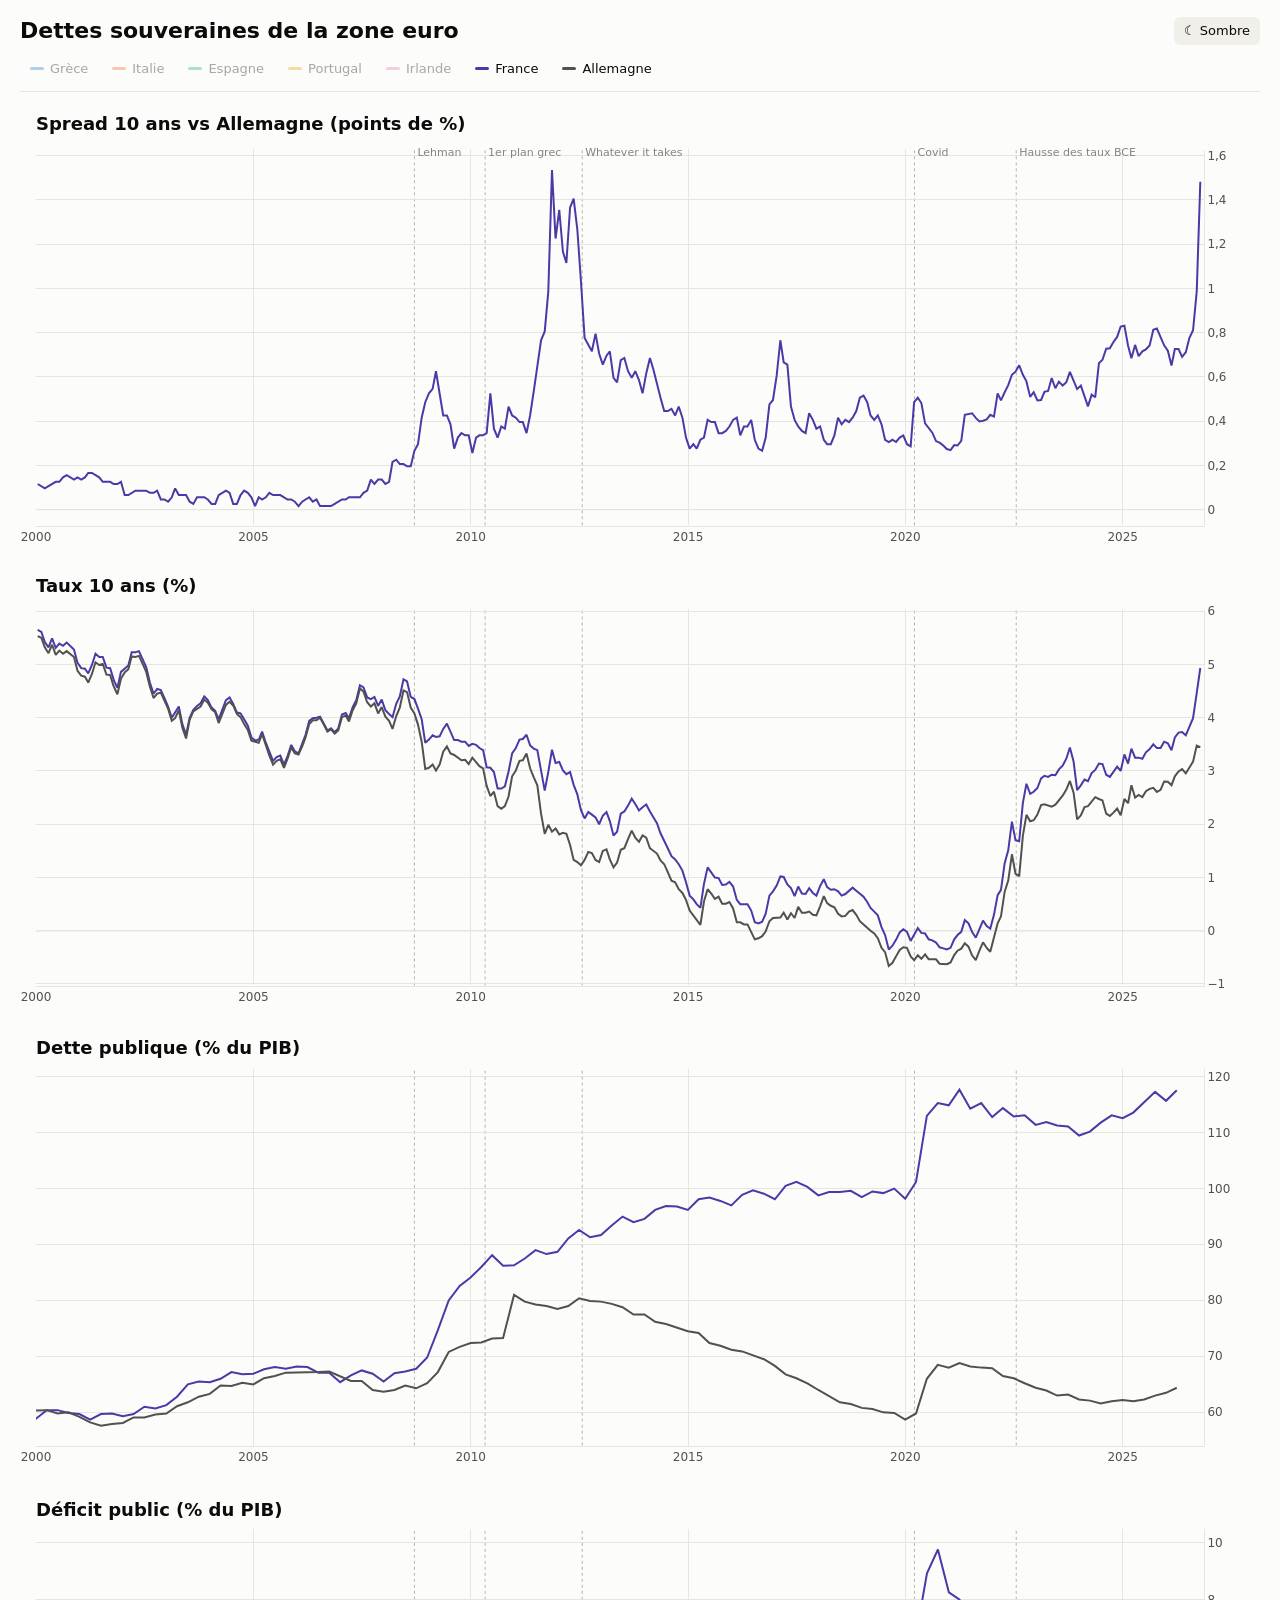
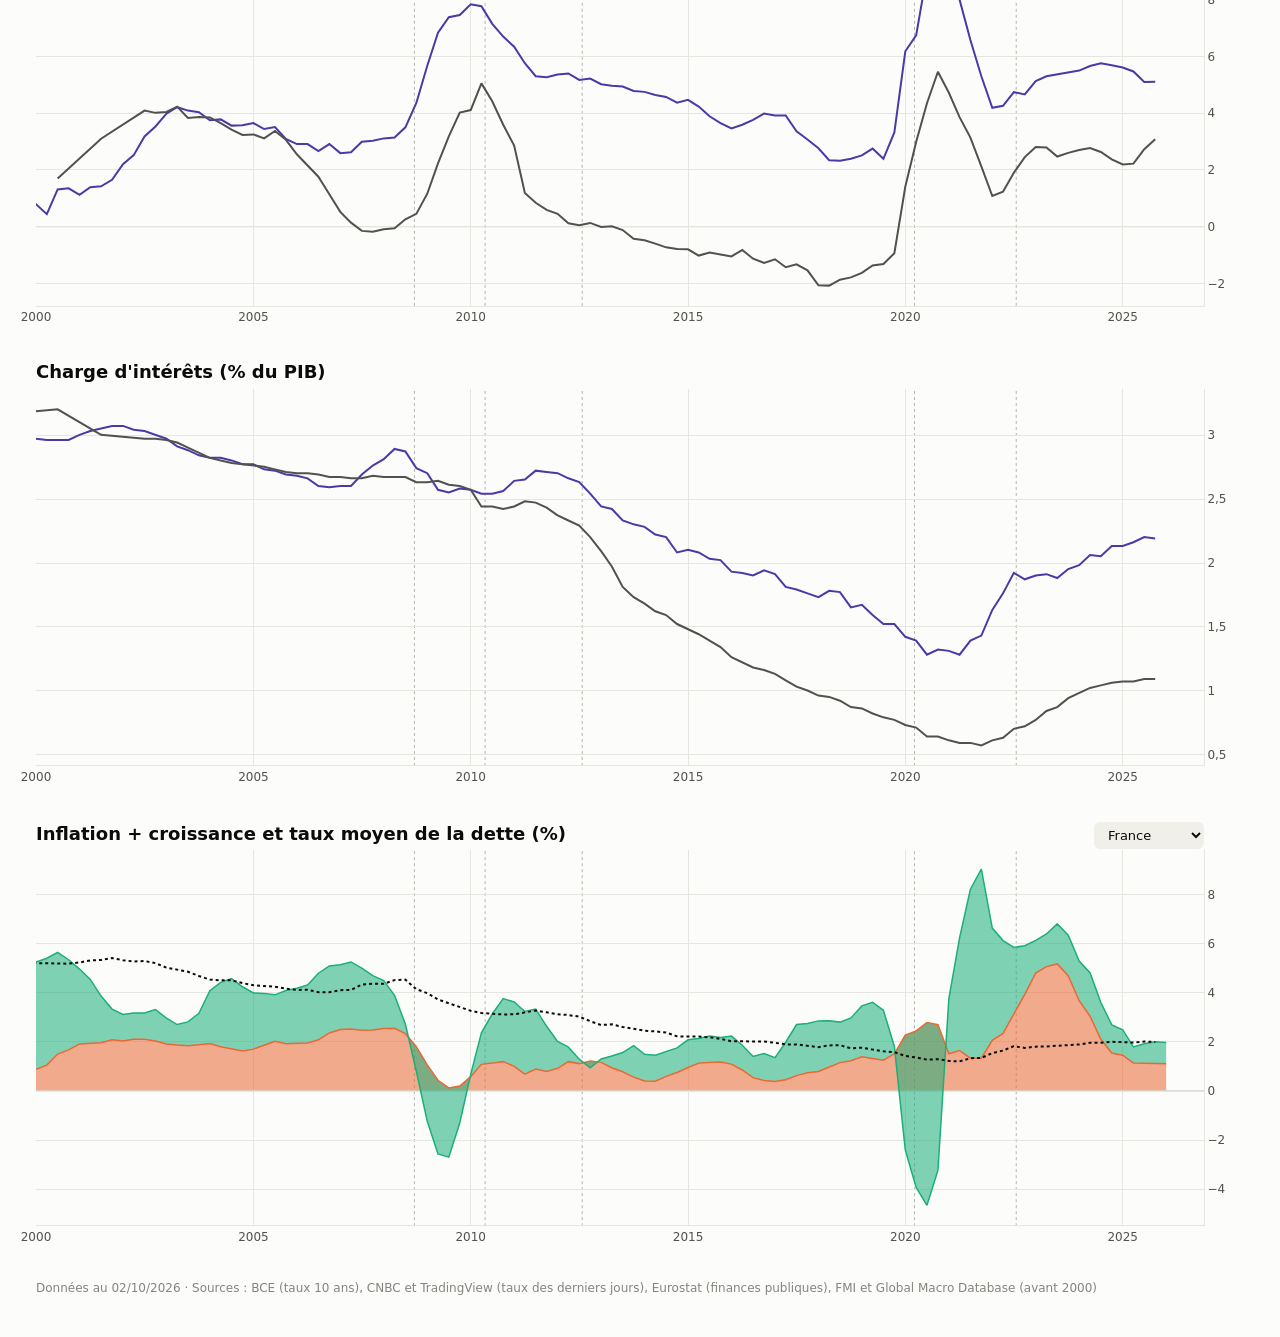
==== index.html @ 16e6b544 "Suppression des graphiques note de Moody's et maturité de la dette Co-Authored-By: Claude Opus 5.5 <" ====
<!doctype html>
<html lang="fr">
<head>
<meta charset="utf-8">
<meta name="viewport" content="width=device-width, initial-scale=1">
<title>Dettes souveraines zone euro</title>
<link rel="stylesheet" href="assets/style.css">
<script src="assets/plotly.min.js"></script>
<script src="data/data.js"></script>
</head>
<body>
<header>
  <div class="controls">
    <h1>Dettes souveraines de la zone euro</h1>
    <button id="autoY" hidden>Échelle auto</button>
    <!-- Budget de la France : masqué pour l'instant -->
    <!-- <a class="nav" href="budget.html">Budget de la France</a> -->
    <button id="theme" title="Mode clair / sombre"></button>
  </div>
  <nav id="legend"></nav>
</header>
<div id="stage">
  <div id="chart"></div>
  <div id="hover" hidden><div id="tip"></div></div>
  <div id="titles"></div>
  <div id="events"></div>
  <div id="evtip" hidden></div>
  <div id="dropline" hidden></div>
</div>
<footer>Données au <span id="updated"></span> · Sources : BCE (taux 10 ans), CNBC et TradingView (taux des derniers jours),
  Eurostat (finances publiques), FMI et Global Macro Database (avant 2000)</footer>
<script src="assets/app.js"></script>
</body>
</html>
---- assets/style.css ----
:root {
  color-scheme: light;
  --surface: #fcfcfb;
  --text-primary: #0b0b0b;
  --text-secondary: #52514e;
  --text-muted: #85847f;
  --grid: #e6e5e0;
  --zero: #b5b4ad;
  --btn-bg: #f0efea;
  --s1: #2a78d6; --s2: #eb6834; --s3: #1baf7a; --s4: #eda100;
  --s5: #e87ba4; --s6: #4a3aa7; --s7: #52514e;
}
@media (prefers-color-scheme: dark) {
  :root:not([data-theme="light"]) {
    color-scheme: dark;
    --surface: #1a1a19;
    --text-primary: #ffffff;
    --text-secondary: #c3c2b7;
    --text-muted: #8f8e86;
    --grid: #2e2e2c;
    --zero: #5a5955;
    --btn-bg: #2a2a28;
    --s1: #3987e5; --s2: #d95926; --s3: #199e70; --s4: #c98500;
    --s5: #d55181; --s6: #9085e9; --s7: #c3c2b7;
  }
}
:root[data-theme="dark"] {
  color-scheme: dark;
  --surface: #1a1a19;
  --text-primary: #ffffff;
  --text-secondary: #c3c2b7;
  --text-muted: #8f8e86;
  --grid: #2e2e2c;
  --zero: #5a5955;
  --btn-bg: #2a2a28;
  --s1: #3987e5; --s2: #d95926; --s3: #199e70; --s4: #c98500;
  --s5: #d55181; --s6: #9085e9; --s7: #c3c2b7;
}
* { box-sizing: border-box; }
body {
  margin: 0; padding: 0 20px 16px;
  background: var(--surface); color: var(--text-primary);
  font: 14px/1.4 system-ui, -apple-system, "Segoe UI", sans-serif;
}
header {
  position: sticky; top: 0; z-index: 10; background: var(--surface);
  padding: 16px 0 8px; border-bottom: 1px solid var(--grid); margin-bottom: 8px;
}
.controls { display: flex; align-items: center; gap: 8px; margin-bottom: 8px; }
#legend { display: flex; flex-wrap: wrap; gap: 4px; }
#legend button { background: transparent; display: inline-flex; align-items: center; gap: 6px; }
#legend button.off { opacity: .35; }
#legend .sw { width: 14px; height: 3px; border-radius: 2px; }
h1 { font-size: 22px; font-weight: 650; margin: 0 auto 0 0; }
button {
  font: inherit; font-size: 13px; border: 0; color: var(--text-primary); background: var(--btn-bg);
  padding: 5px 10px; border-radius: 6px; cursor: pointer;
}
button:hover { opacity: .75; }
#autoY[hidden] { display: inline-block; visibility: hidden; }
#chart { width: 100%; }
#stage { position: relative; }
footer { margin: 8px 0 24px; padding-left: 16px; font-size: 12px; color: var(--text-muted); }
#hover { position: absolute; inset: 0; pointer-events: none; }
#hover[hidden] { display: none; }
.vline { position: absolute; border-left: 1px dashed var(--text-muted); }
.hline { position: absolute; border-top: 1px dashed var(--text-muted); }
.hline[hidden] { display: none; }
#tip {
  position: absolute; top: 0; left: 0; white-space: nowrap;
  background: var(--surface); border: 1px solid var(--grid); border-radius: 6px;
  padding: 6px 10px; font-size: 13px; line-height: 1.6; box-shadow: 0 2px 8px rgb(0 0 0 / .12);
}
#tip .date { color: var(--text-secondary); }
#tip b { font-weight: 600; font-variant-numeric: tabular-nums; }
#tip .muted { color: var(--text-secondary); font-weight: 400; }
#tip .sw { display: inline-block; width: 10px; height: 3px; border-radius: 2px; margin-right: 6px; vertical-align: middle; }
/* les zones d'axes sont gérées par notre code (mise à l'échelle façon TradingView) */
#chart.cur-ns, #chart.cur-ns .drag { cursor: ns-resize !important; }
#chart.cur-ew, #chart.cur-ew .drag { cursor: ew-resize !important; }
/* titres des graphiques : bouton de repli discret au survol, glisser pour réordonner */
#titles { position: absolute; inset: 0 0 auto 0; pointer-events: none; }
.ptitle {
  position: absolute; left: 16px; height: 44px; display: flex; align-items: flex-end; padding-bottom: 8px;
  font-size: 18px; font-weight: 700; cursor: grab; pointer-events: auto; user-select: none;
}
.ptitle:active { cursor: grabbing; }
.ptitle.folded { color: var(--text-secondary); }
.ptitle .ttl { position: relative; }
.ptitle .fold {
  position: absolute; left: -22px; top: 50%; transform: translateY(-50%); width: 18px; height: 18px; padding: 0;
  font-size: 14px; line-height: 18px; text-align: center; border-radius: 4px;
  background: transparent; color: var(--text-muted); opacity: 0; transition: opacity .15s;
}
.ptitle:hover .fold { opacity: 1; }
.ptitle .fold:hover { background: var(--btn-bg); color: var(--text-primary); }
/* libellés des événements : coupés s'ils touchent le suivant, explication au survol */
#events { position: absolute; inset: 0; pointer-events: none; }
.evlabel {
  position: absolute; font-size: 11px; line-height: 14px; color: var(--text-muted); white-space: nowrap;
  overflow: hidden; text-overflow: ellipsis; pointer-events: auto; cursor: help;
}
.evlabel:hover { color: var(--text-primary); }
#evtip {
  position: absolute; z-index: 5; max-width: 360px; pointer-events: none;
  background: var(--surface); border: 1px solid var(--grid); border-radius: 6px;
  padding: 8px 10px; font-size: 13px; line-height: 1.5; box-shadow: 0 2px 8px rgb(0 0 0 / .12);
}
#evtip .date { font-weight: 600; margin-bottom: 2px; }
#evtip p { margin: 6px 0 0; }
#evtip b { font-weight: 600; }
#evtip[hidden] { display: none; }
.pick { position: absolute; right: 56px; pointer-events: auto; }
#tip .sw.dash { background: none !important; border-top: 2px dotted var(--text-primary); height: 0; }
#dropline { position: absolute; left: 0; right: 0; height: 0; border-top: 2px solid var(--text-secondary); pointer-events: none; }
#dropline[hidden] { display: none; }
.cover { position: absolute; left: 0; right: 0; background: var(--surface); pointer-events: none; }
/* page budget (diagrammes de Sankey) */
a.nav, select {
  font: inherit; font-size: 13px; color: var(--text-primary); background: var(--btn-bg);
  padding: 5px 10px; border: 0; border-radius: 6px; text-decoration: none; cursor: pointer;
}
a.nav:hover { opacity: .75; }
#legend .sw.block { width: 12px; height: 12px; border-radius: 3px; }
#legend .item { display: inline-flex; align-items: center; gap: 6px; padding: 5px 10px; font-size: 13px; }
.sankey h2 { font-size: 18px; font-weight: 700; margin: 16px 0 4px; }
.sankey h2 span { font-size: 14px; font-weight: 400; color: var(--text-secondary); margin-left: 8px; }
.sankey { position: relative; }
/* libellés sous le diagramme (fond transparent) pour que l'infobulle de Plotly passe au-dessus */
.sankey .labels { position: absolute; inset: 0; pointer-events: none; z-index: 0; }
.sankey > div[id] { position: relative; z-index: 1; }
.nlabel { position: absolute; white-space: nowrap; font-size: 12px; line-height: 14px; transform: translateY(-50%); }
.nlabel span { color: var(--text-secondary); font-variant-numeric: tabular-nums; }
.nlabel.left { text-align: right; }
.nlabel.sub { color: var(--text-secondary); font-size: 11px; }
.nlabel.mid { transform: translate(-50%, -100%); font-weight: 600; background: var(--surface); padding: 1px 6px; border-radius: 4px; }
/* protection sociale et déficit */
.social h2 { font-size: 18px; font-weight: 700; margin: 24px 0 8px; }
.social h2 span { font-size: 14px; font-weight: 400; color: var(--text-secondary); margin-left: 8px; }
.social h3 { font-size: 14px; font-weight: 600; margin: 8px 0 0; color: var(--text-secondary); }
.seg { display: flex; flex-wrap: wrap; align-items: center; gap: 4px; font-size: 13px; color: var(--text-secondary); }
.seg button { background: transparent; border: 1px solid var(--grid); }
.seg button[aria-pressed="true"] { background: var(--btn-bg); border-color: var(--btn-bg); color: var(--text-primary); font-weight: 600; }
.social .row { display: flex; flex-wrap: wrap; gap: 24px; }
.social .row > div { flex: 1 1 520px; min-width: 0; }
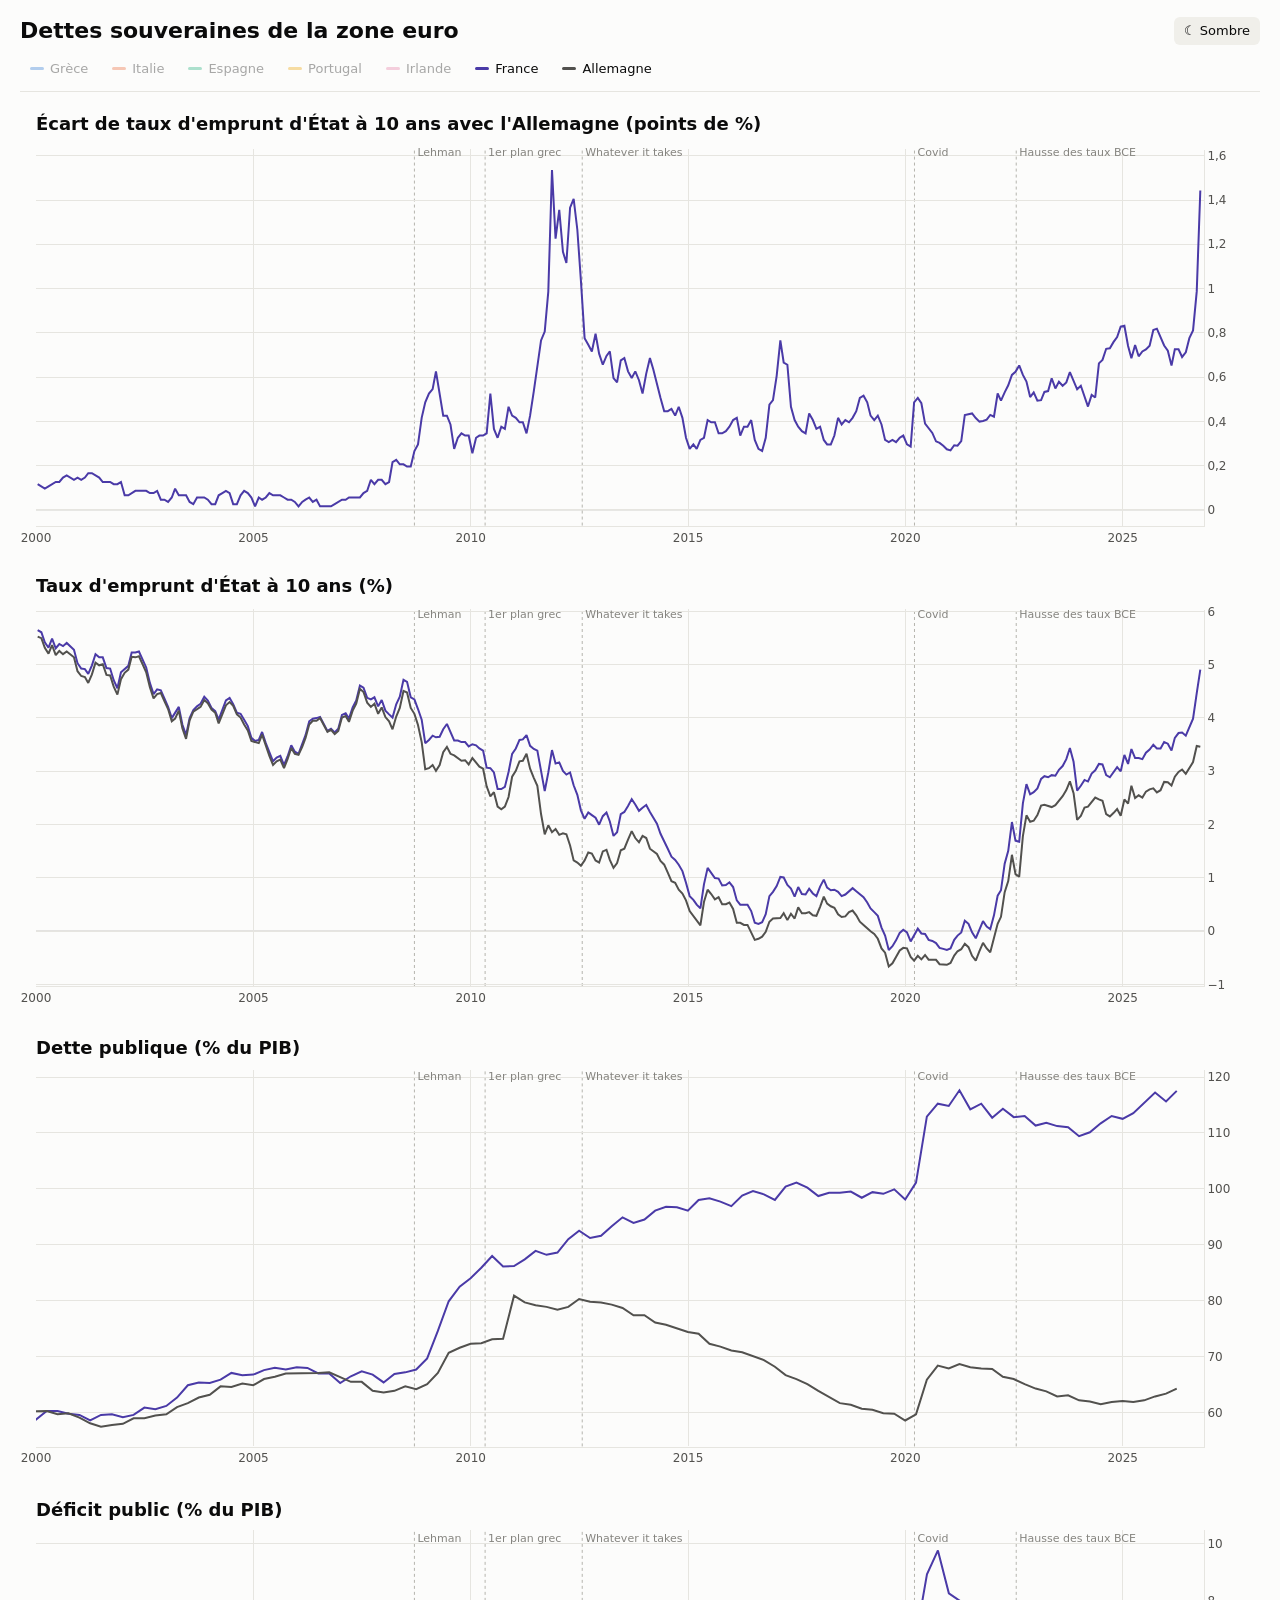
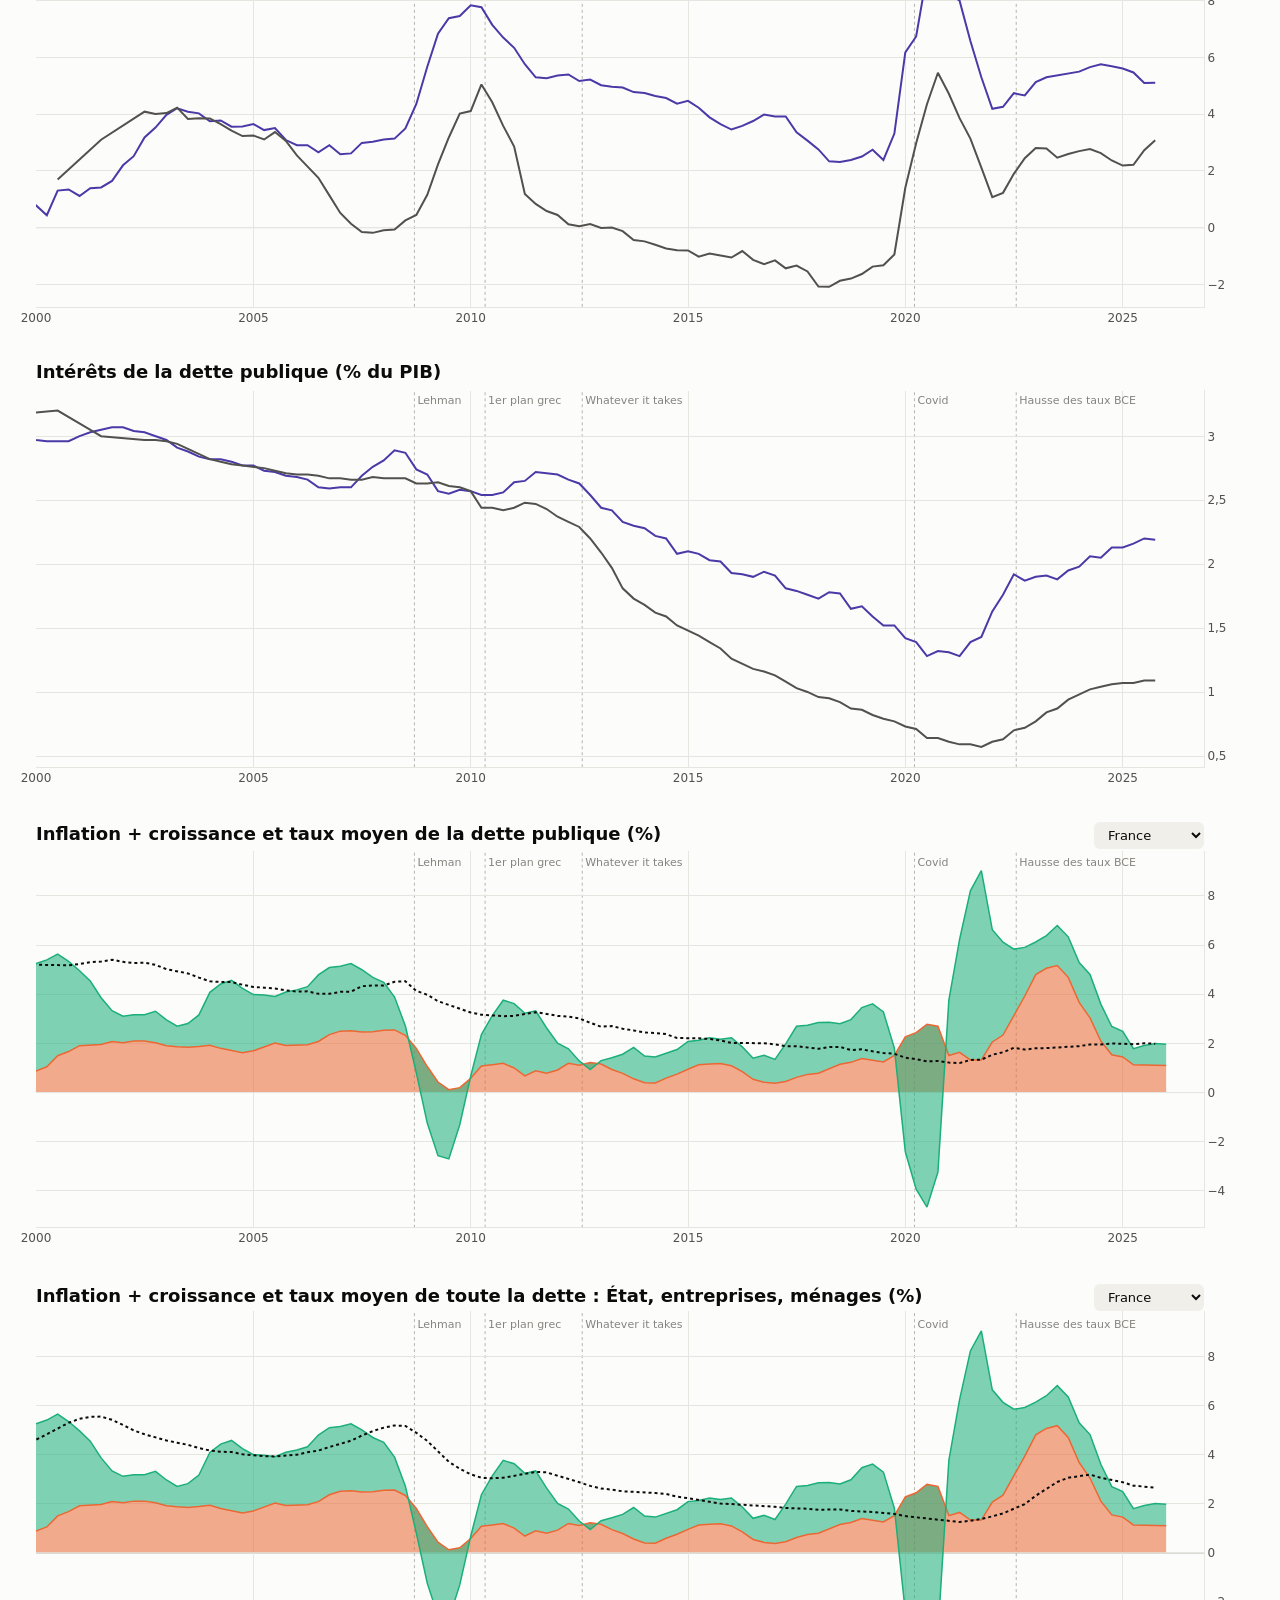
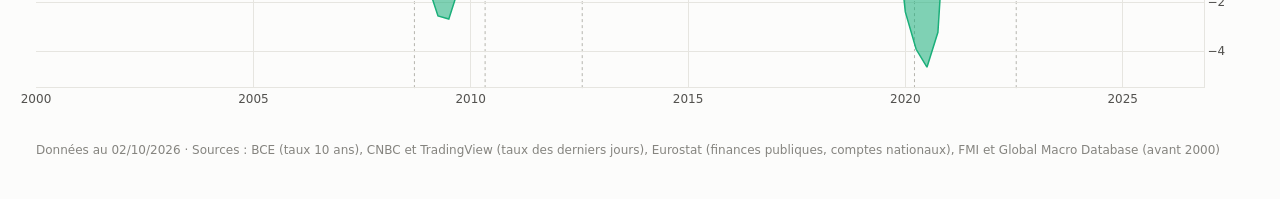
==== commit 7e2fa0f7: "Titres plus explicites ; nouveau graphique : inflation + croissance et taux moyen de toute la dette " ====
--- a/index.html
+++ b/index.html
@@ -28,7 +28,7 @@
   <div id="dropline" hidden></div>
 </div>
 <footer>Données au <span id="updated"></span> · Sources : BCE (taux 10 ans), CNBC et TradingView (taux des derniers jours),
-  Eurostat (finances publiques), FMI et Global Macro Database (avant 2000)</footer>
+  Eurostat (finances publiques, comptes nationaux), FMI et Global Macro Database (avant 2000)</footer>
 <script src="assets/app.js"></script>
 </body>
 </html>
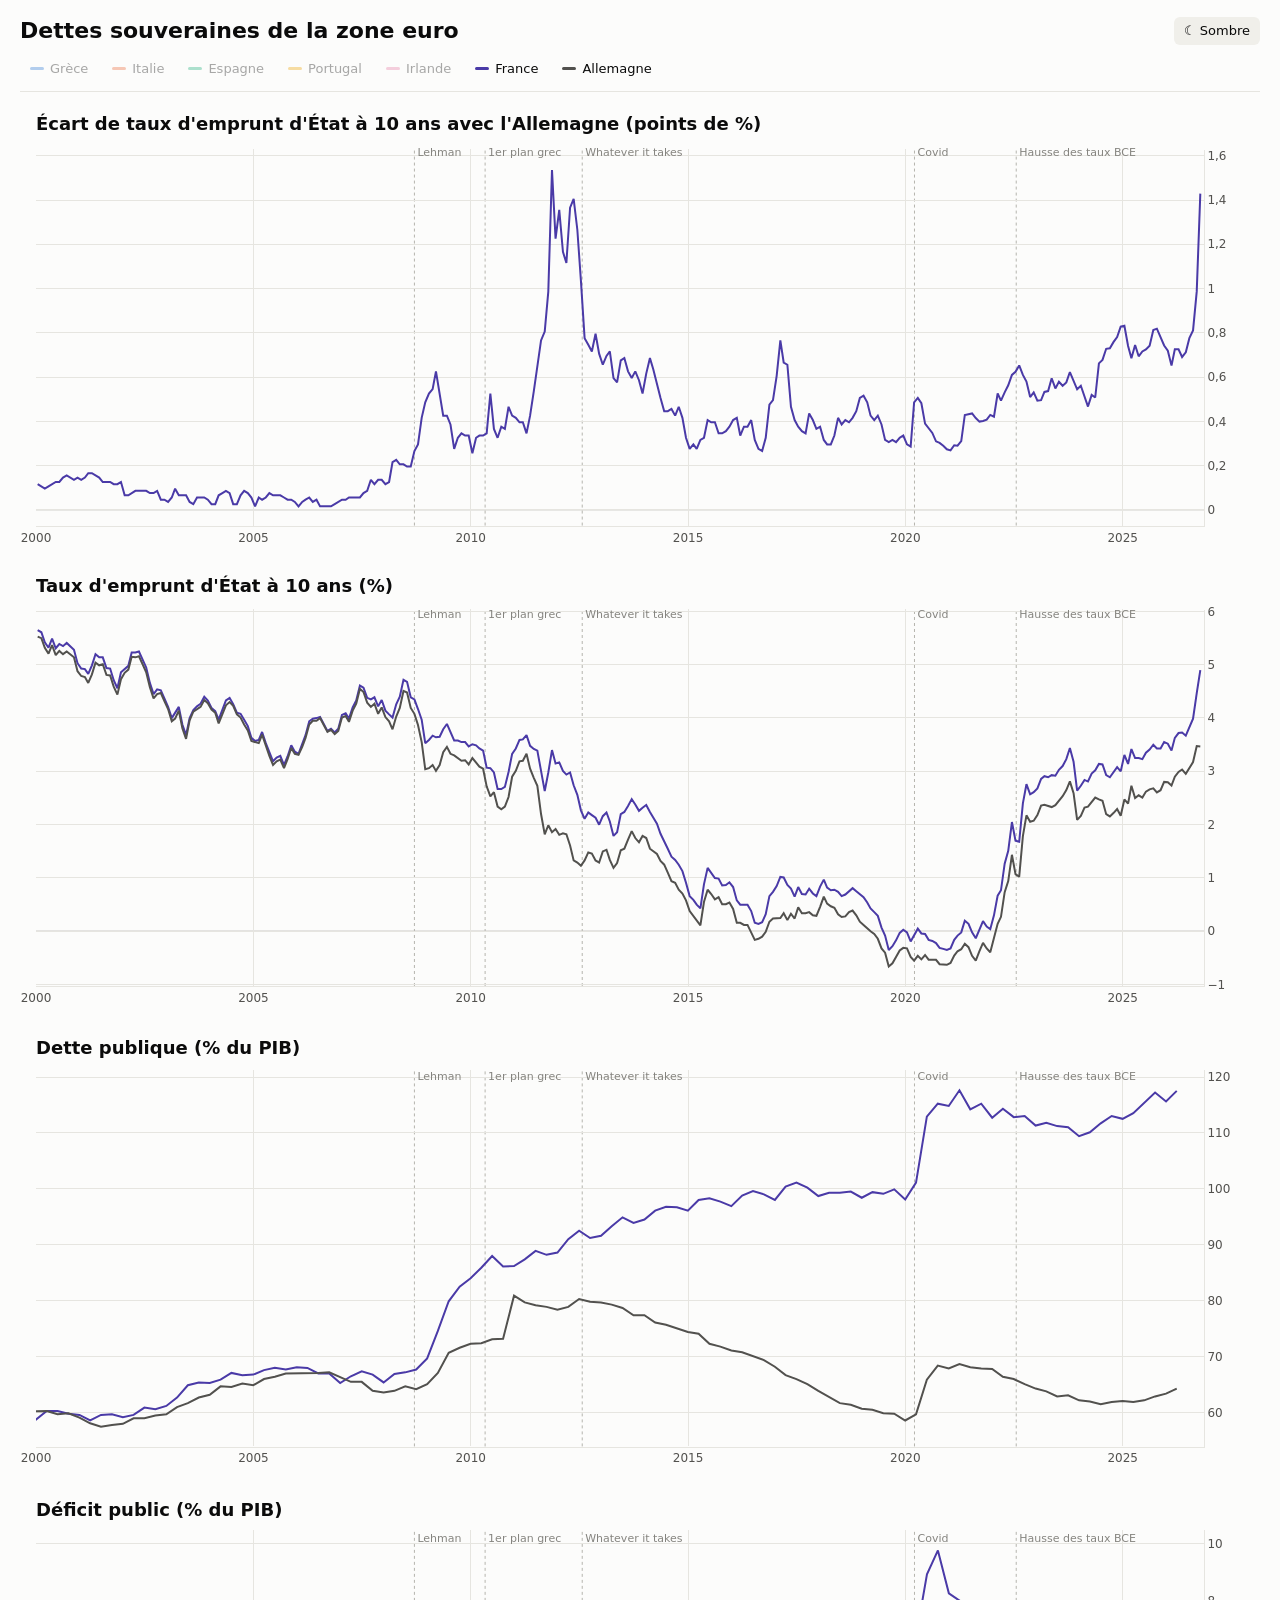
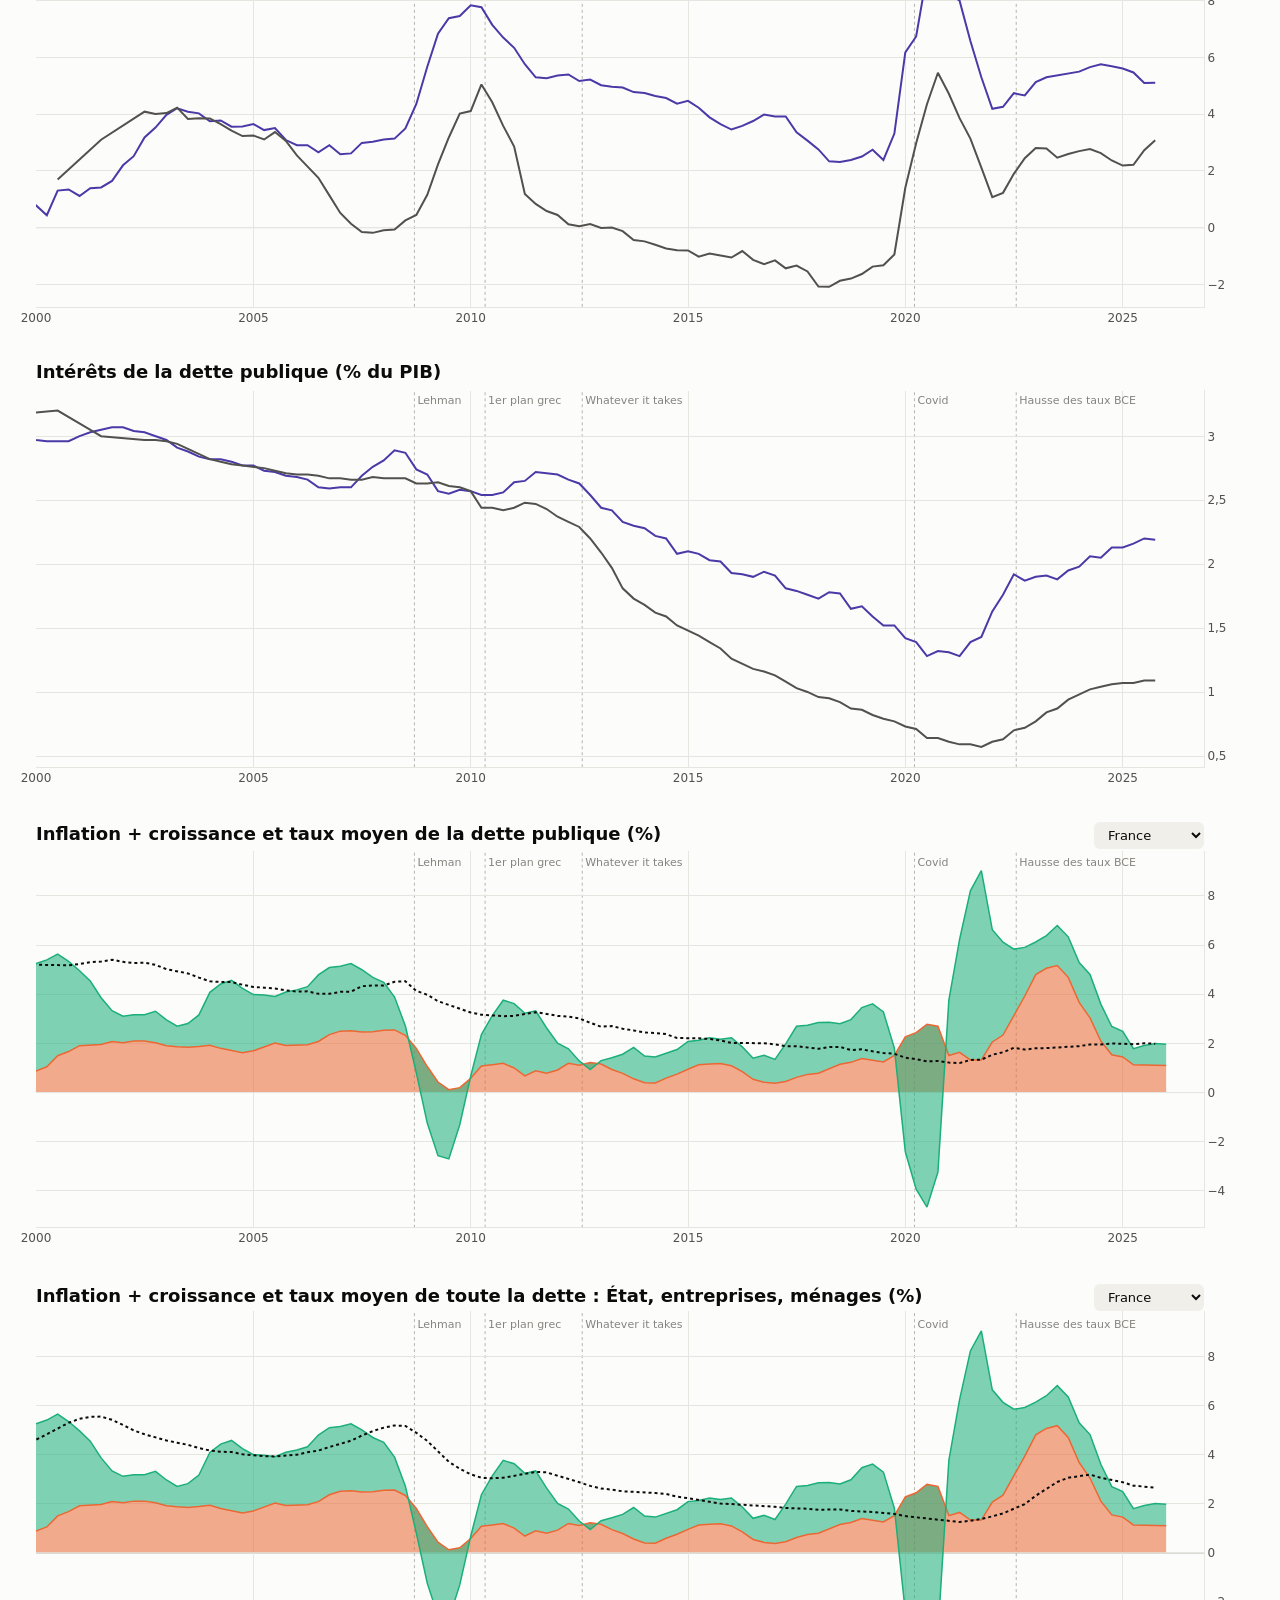
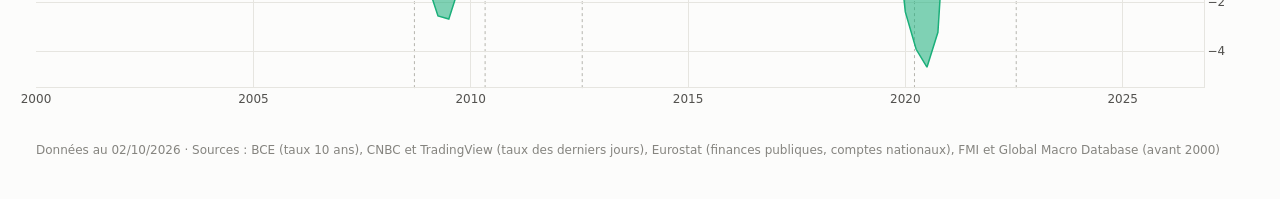
==== commit fe3f7007: "Favicon (€ et flèche) Co-Authored-By: Claude Opus 5.5 <noreply@anthropic.com>" ====
--- a/index.html
+++ b/index.html
@@ -4,6 +4,7 @@
 <meta charset="utf-8">
 <meta name="viewport" content="width=device-width, initial-scale=1">
 <title>Dettes souveraines zone euro</title>
+<link rel="icon" href="assets/favicon.svg" type="image/svg+xml">
 <link rel="stylesheet" href="assets/style.css">
 <script src="assets/plotly.min.js"></script>
 <script src="data/data.js"></script>
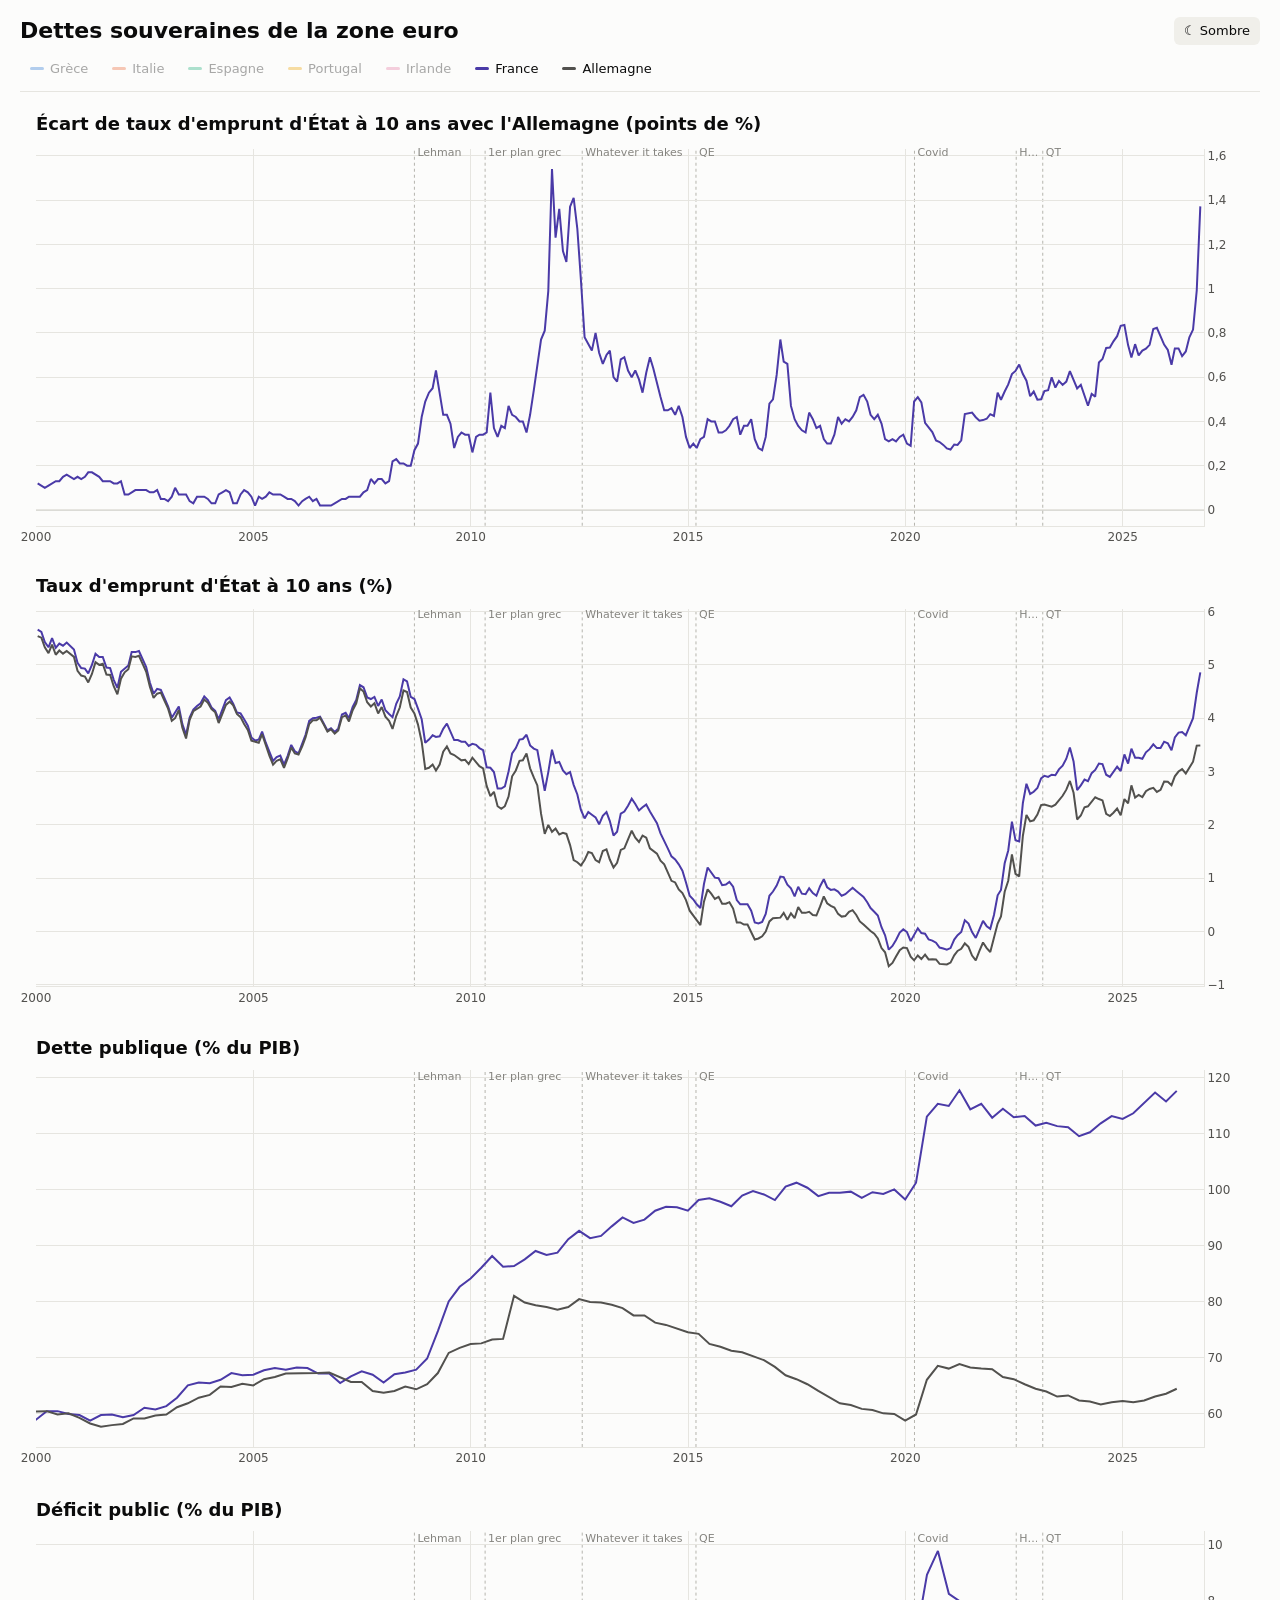
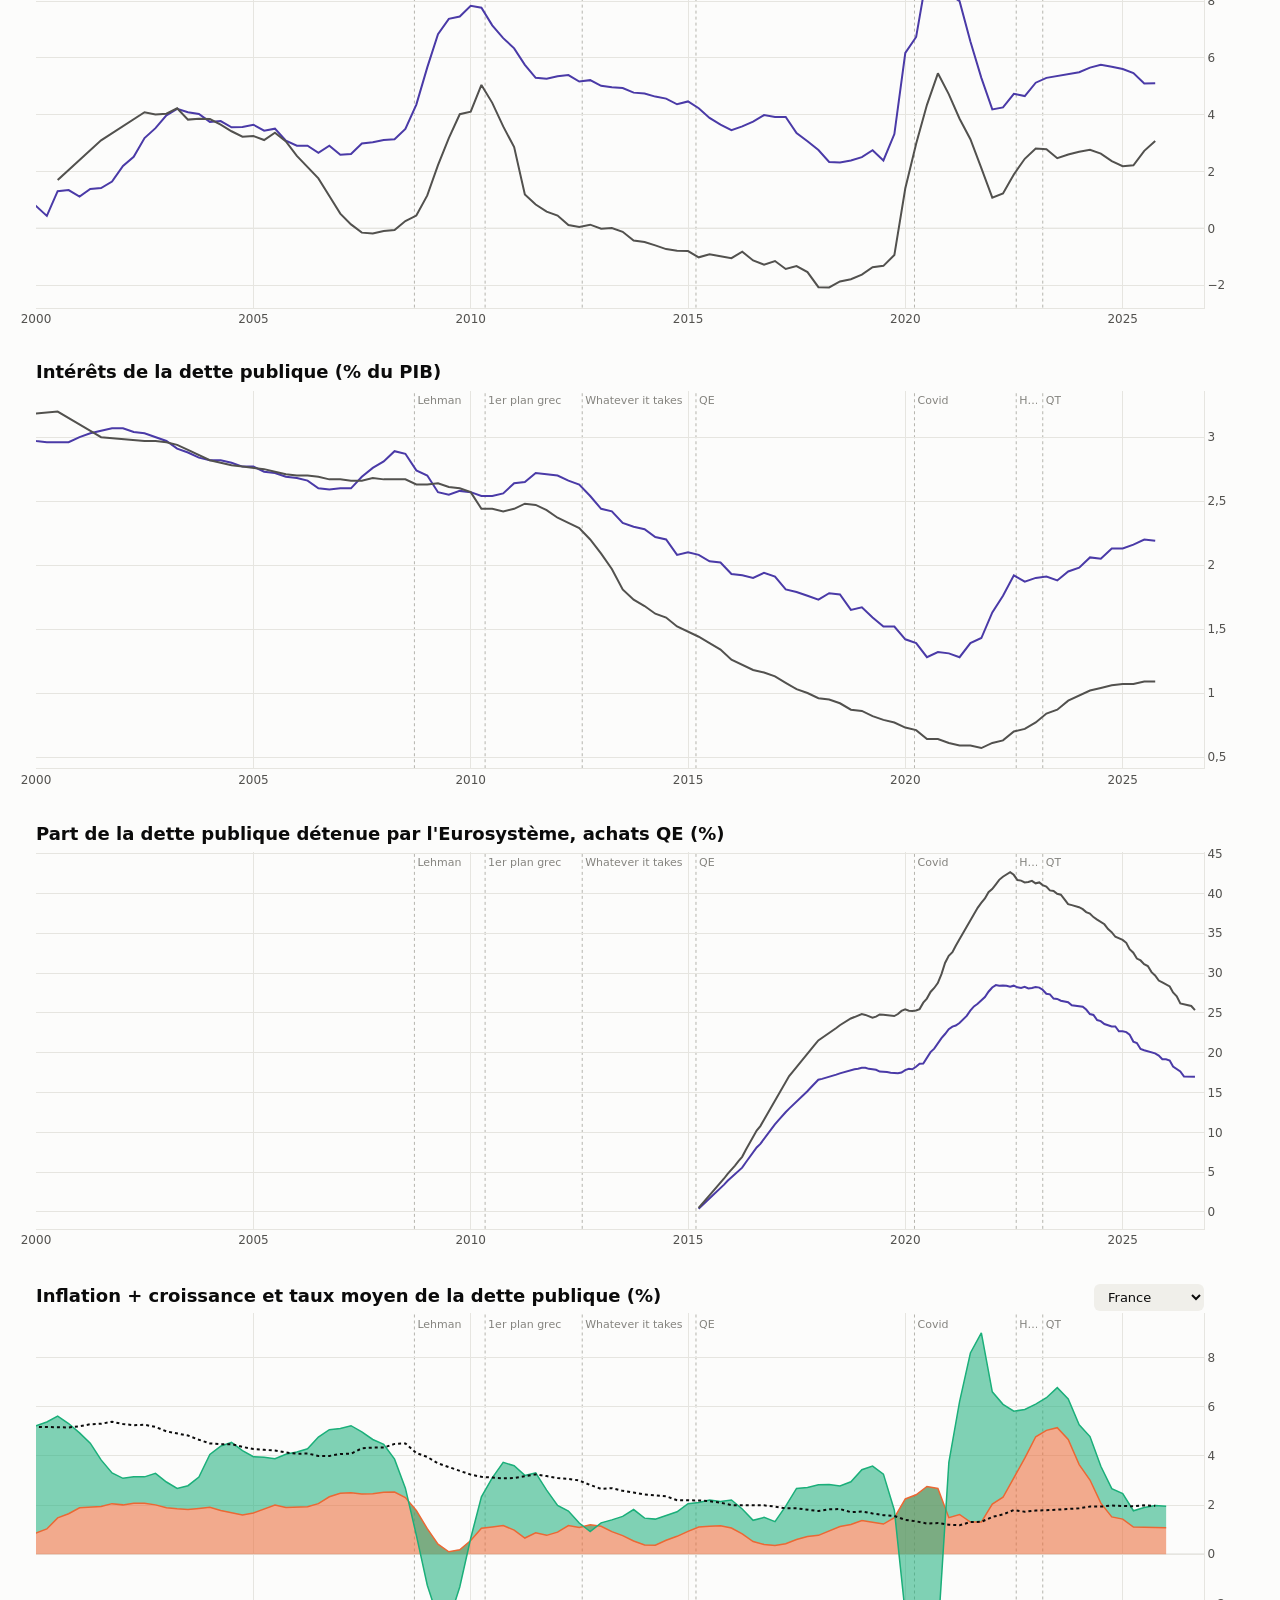
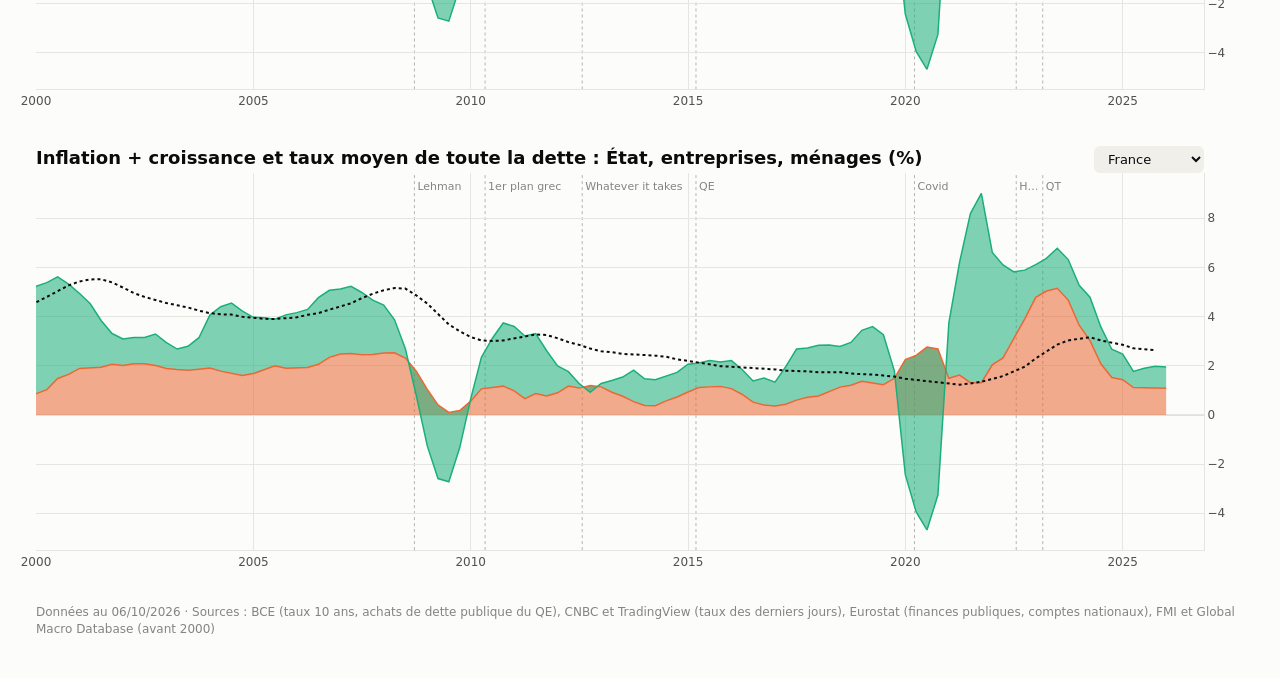
==== commit 959980b8: "Nouveau graphique : part de la dette publique détenue par l'Eurosystème (achats QE, PSPP + PEPP) ; r" ====
--- a/index.html
+++ b/index.html
@@ -28,7 +28,7 @@
   <div id="evtip" hidden></div>
   <div id="dropline" hidden></div>
 </div>
-<footer>Données au <span id="updated"></span> · Sources : BCE (taux 10 ans), CNBC et TradingView (taux des derniers jours),
+<footer>Données au <span id="updated"></span> · Sources : BCE (taux 10 ans, achats de dette publique du QE), CNBC et TradingView (taux des derniers jours),
   Eurostat (finances publiques, comptes nationaux), FMI et Global Macro Database (avant 2000)</footer>
 <script src="assets/app.js"></script>
 </body>
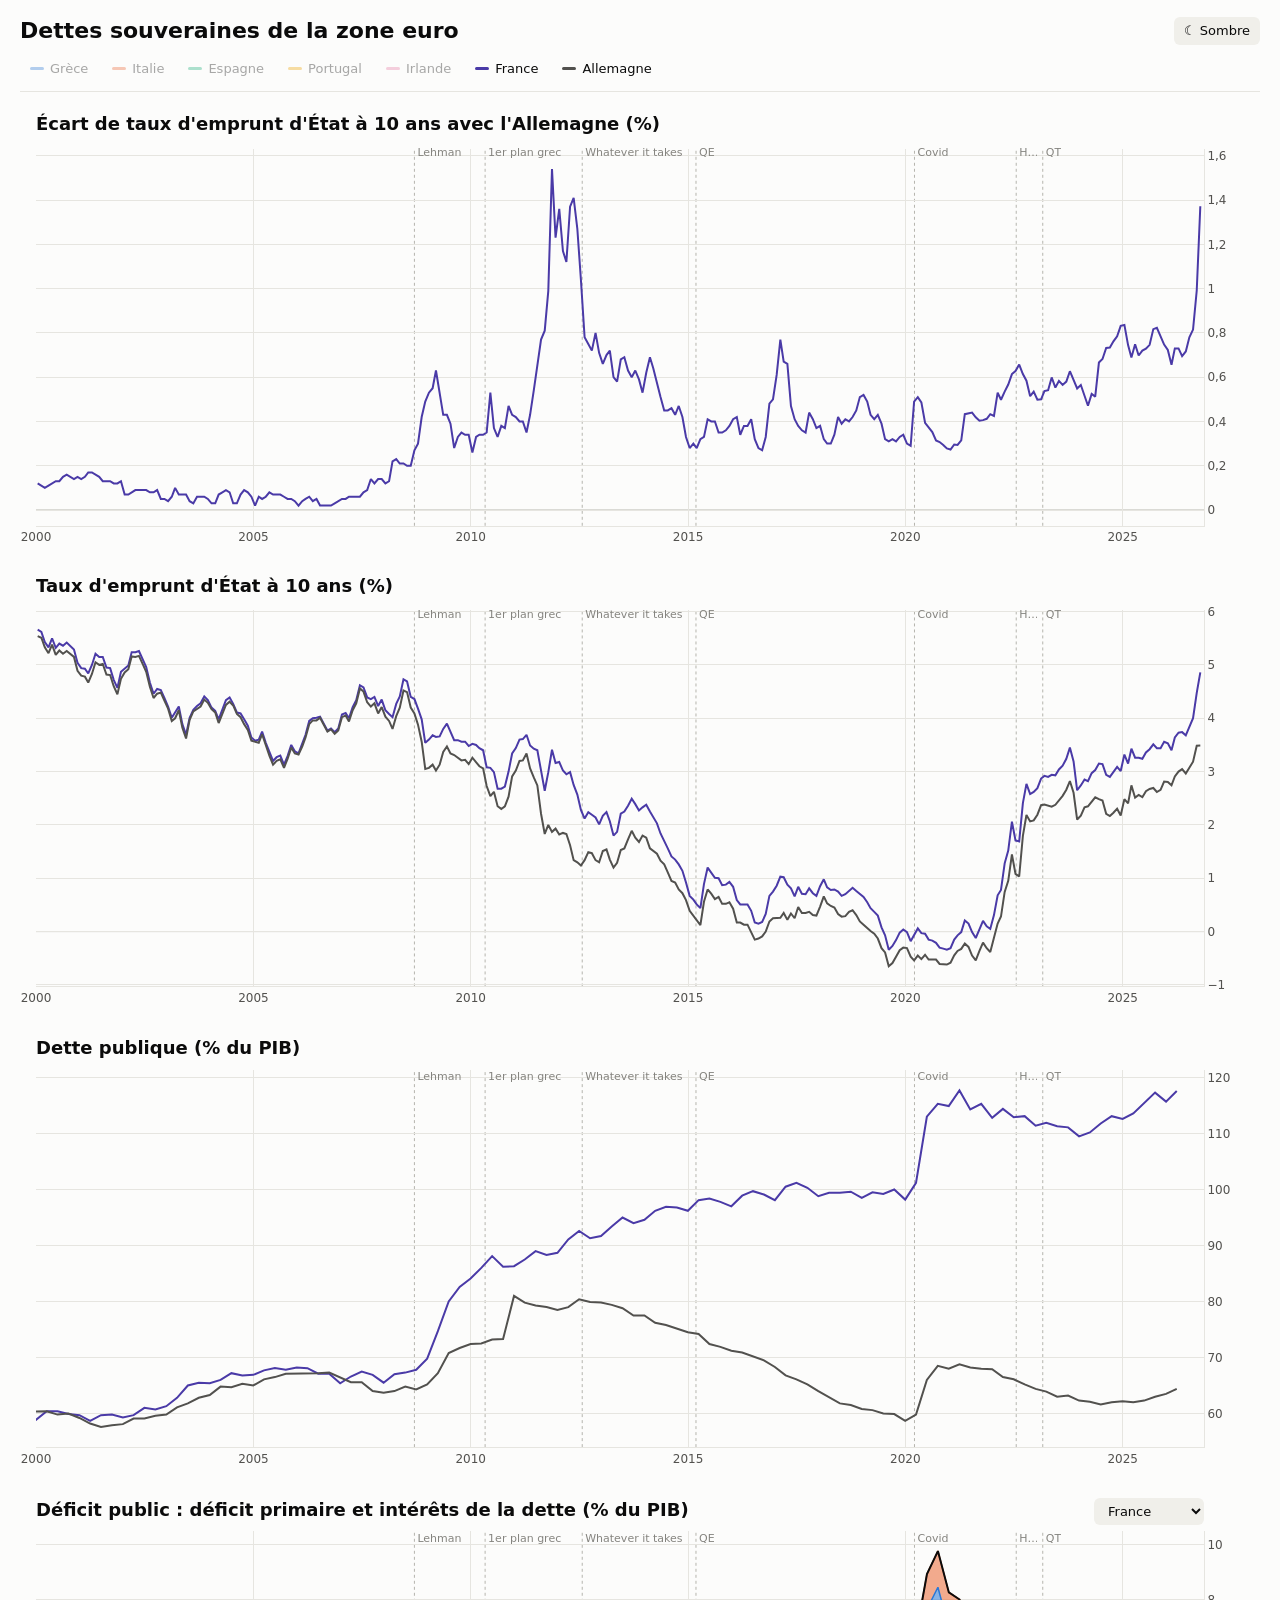
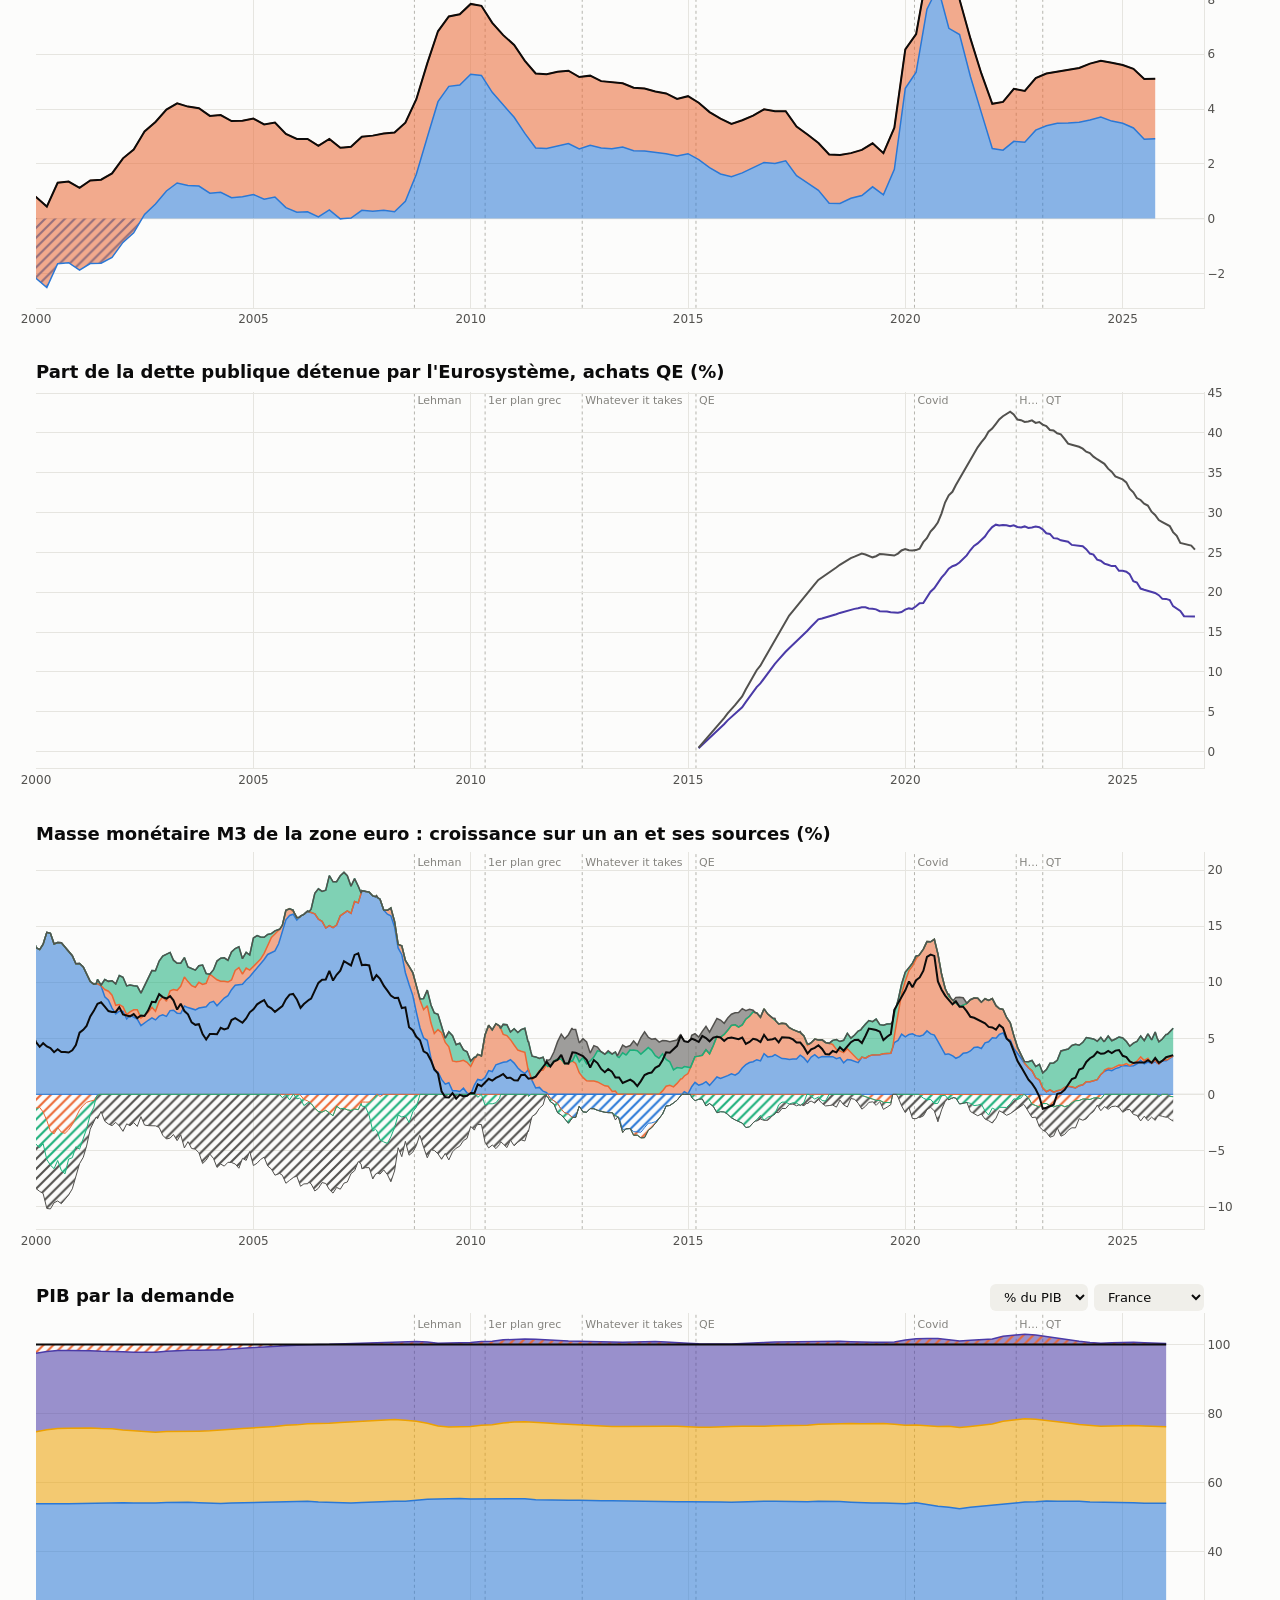
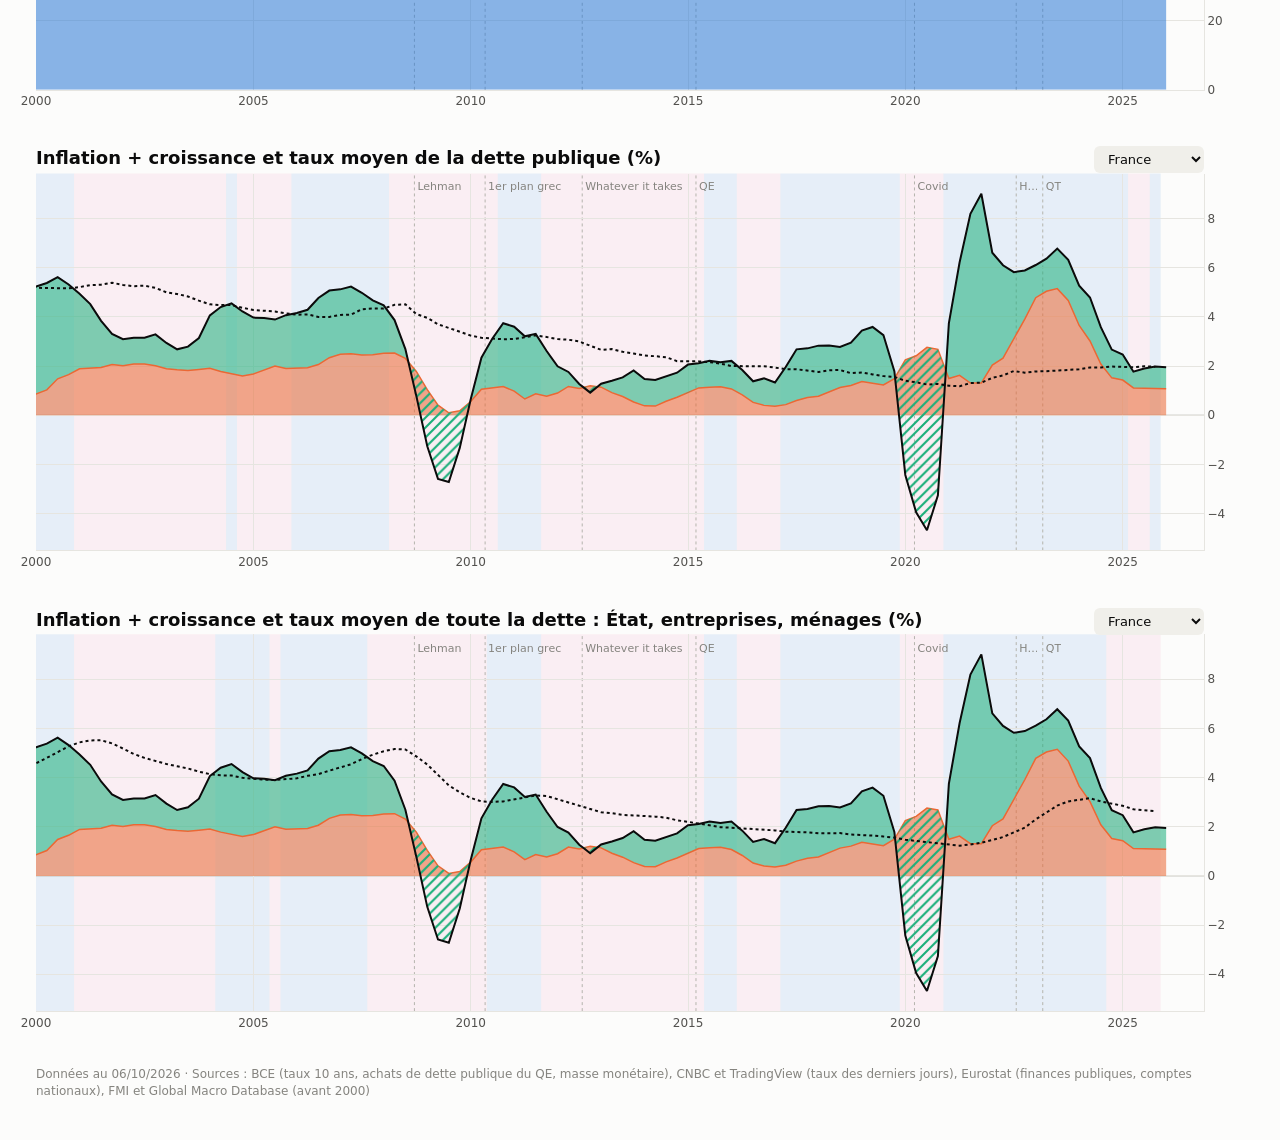
==== commit aa6783fa: "Nouveau graphique : masse monétaire M3 de la zone euro, croissance sur un an et ses sources (crédit " ====
--- a/index.html
+++ b/index.html
@@ -28,7 +28,7 @@
   <div id="evtip" hidden></div>
   <div id="dropline" hidden></div>
 </div>
-<footer>Données au <span id="updated"></span> · Sources : BCE (taux 10 ans, achats de dette publique du QE), CNBC et TradingView (taux des derniers jours),
+<footer>Données au <span id="updated"></span> · Sources : BCE (taux 10 ans, achats de dette publique du QE, masse monétaire), CNBC et TradingView (taux des derniers jours),
   Eurostat (finances publiques, comptes nationaux), FMI et Global Macro Database (avant 2000)</footer>
 <script src="assets/app.js"></script>
 </body>
--- a/assets/style.css
+++ b/assets/style.css
@@ -61,7 +61,7 @@
 #chart { width: 100%; }
 #stage { position: relative; }
 footer { margin: 8px 0 24px; padding-left: 16px; font-size: 12px; color: var(--text-muted); }
-#hover { position: absolute; inset: 0; pointer-events: none; }
+#hover { position: absolute; inset: 0; pointer-events: none; z-index: 4; }   /* au-dessus des libellés d'événements */
 #hover[hidden] { display: none; }
 .vline { position: absolute; border-left: 1px dashed var(--text-muted); }
 .hline { position: absolute; border-top: 1px dashed var(--text-muted); }
@@ -110,11 +110,15 @@
 #evtip p { margin: 6px 0 0; }
 #evtip b { font-weight: 600; }
 #evtip[hidden] { display: none; }
-.pick { position: absolute; right: 56px; pointer-events: auto; }
+#evtip.info { max-width: 480px; }
+#evtip .f {   /* formule */
+  margin: 6px 0 0; padding: 3px 8px; border-radius: 4px; background: var(--btn-bg);
+  font-family: "Cambria Math", "STIX Two Math", "Latin Modern Math", Georgia, serif; font-size: 14px;
+}
+.picks { position: absolute; right: 56px; display: flex; gap: 6px; pointer-events: auto; }
 #tip .sw.dash { background: none !important; border-top: 2px dotted var(--text-primary); height: 0; }
 #dropline { position: absolute; left: 0; right: 0; height: 0; border-top: 2px solid var(--text-secondary); pointer-events: none; }
 #dropline[hidden] { display: none; }
-.cover { position: absolute; left: 0; right: 0; background: var(--surface); pointer-events: none; }
 /* page budget (diagrammes de Sankey) */
 a.nav, select {
   font: inherit; font-size: 13px; color: var(--text-primary); background: var(--btn-bg);
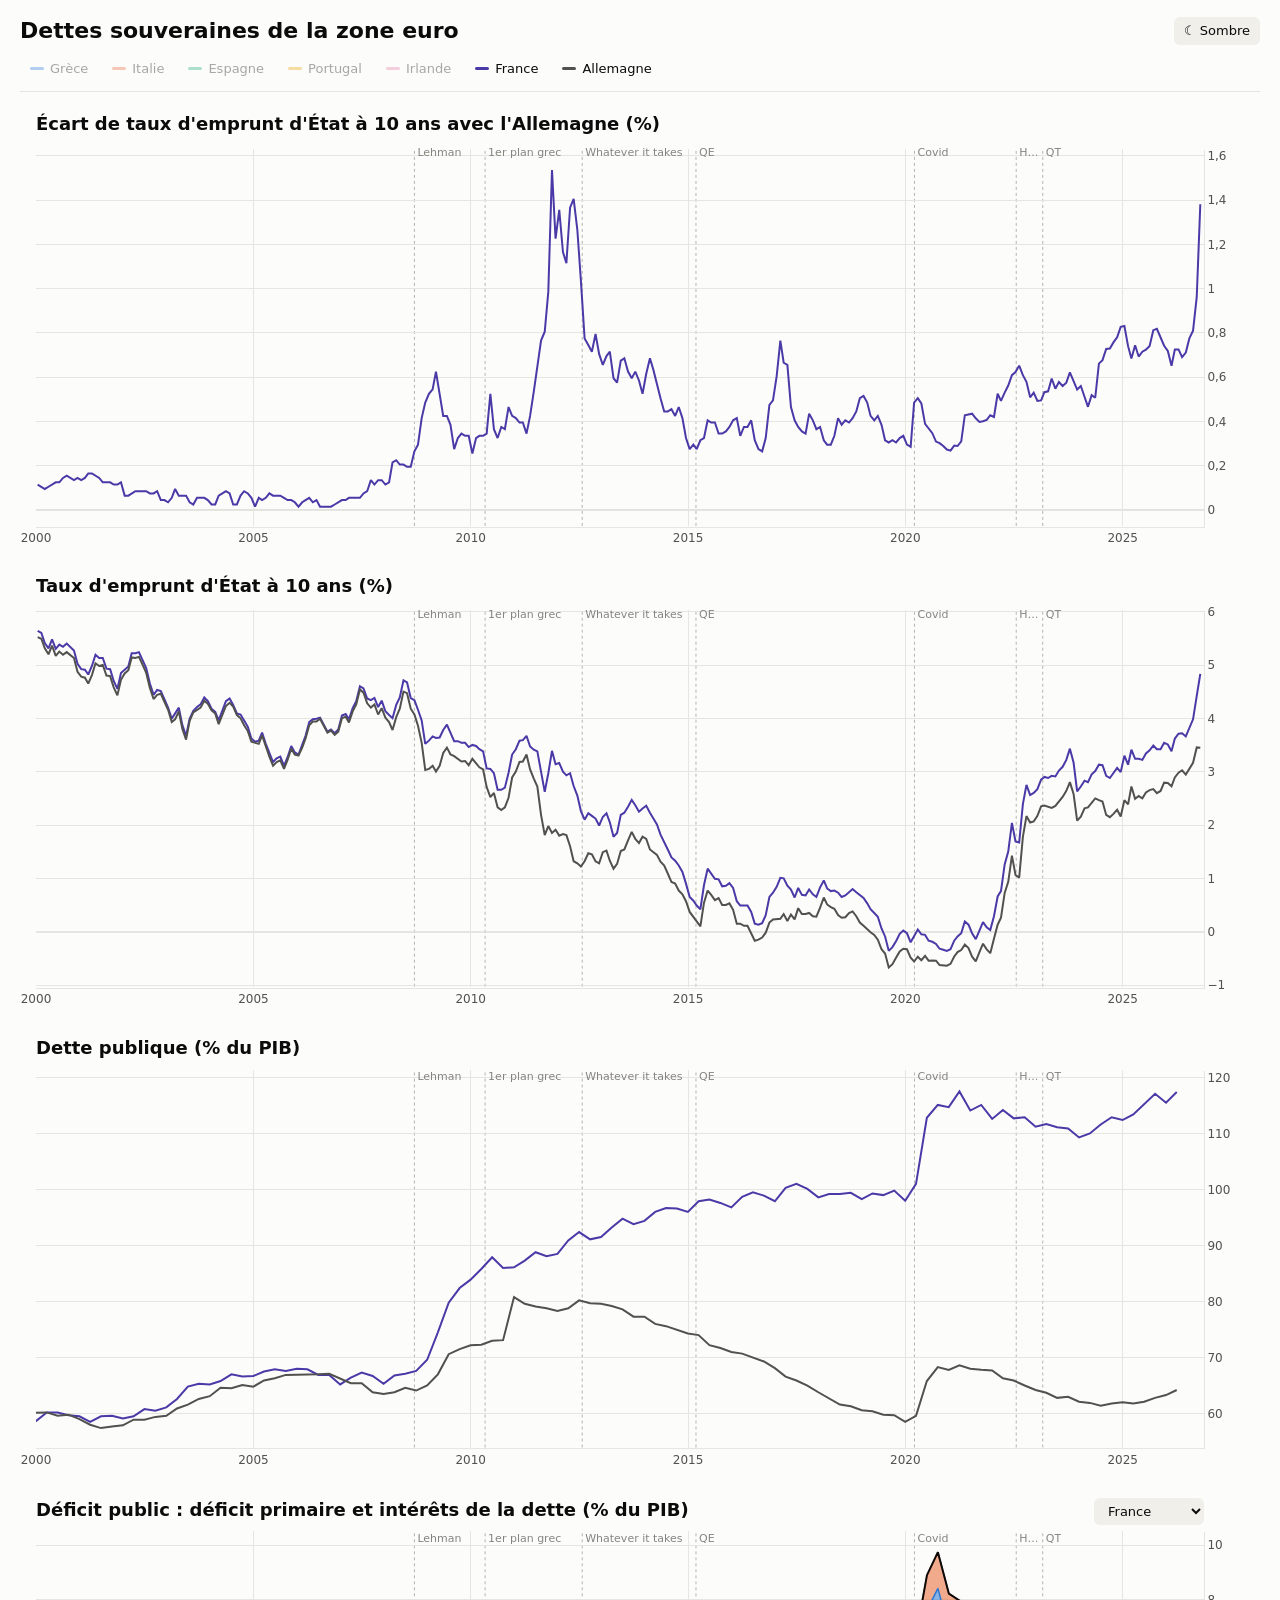
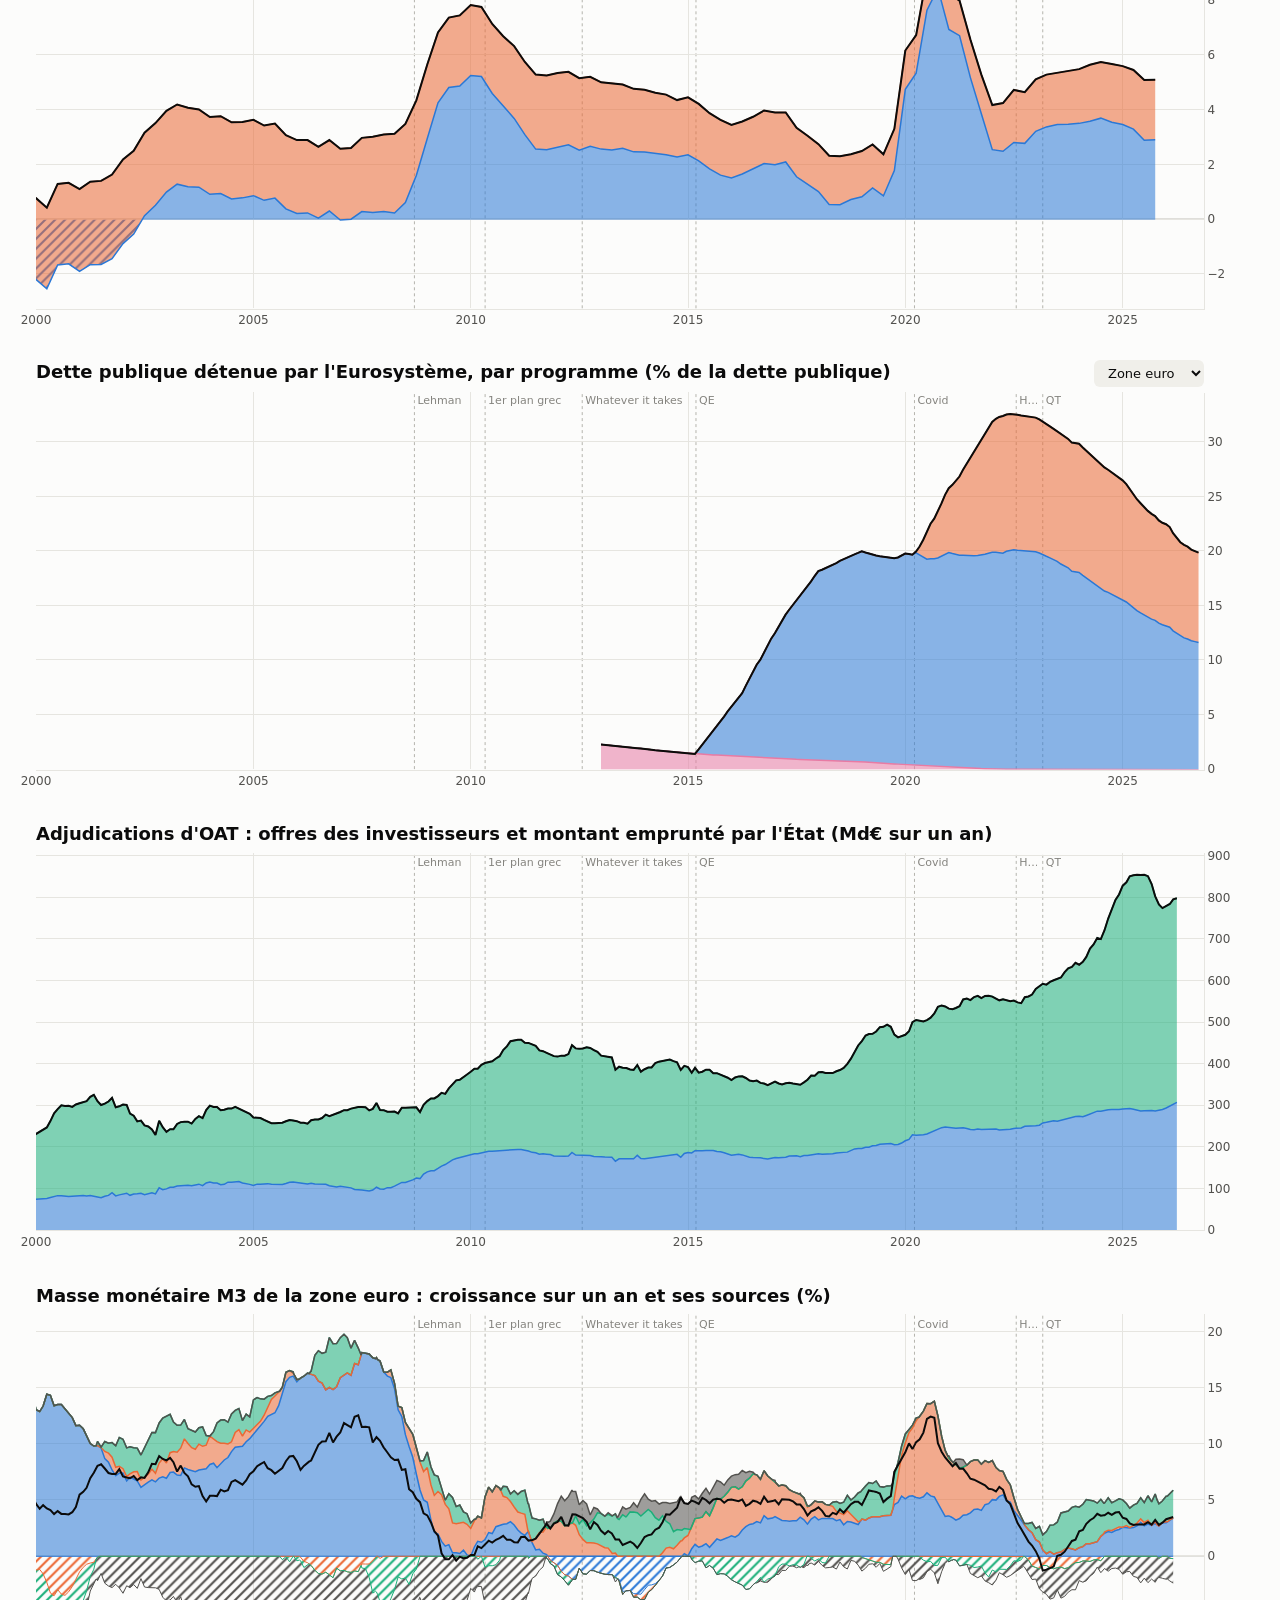
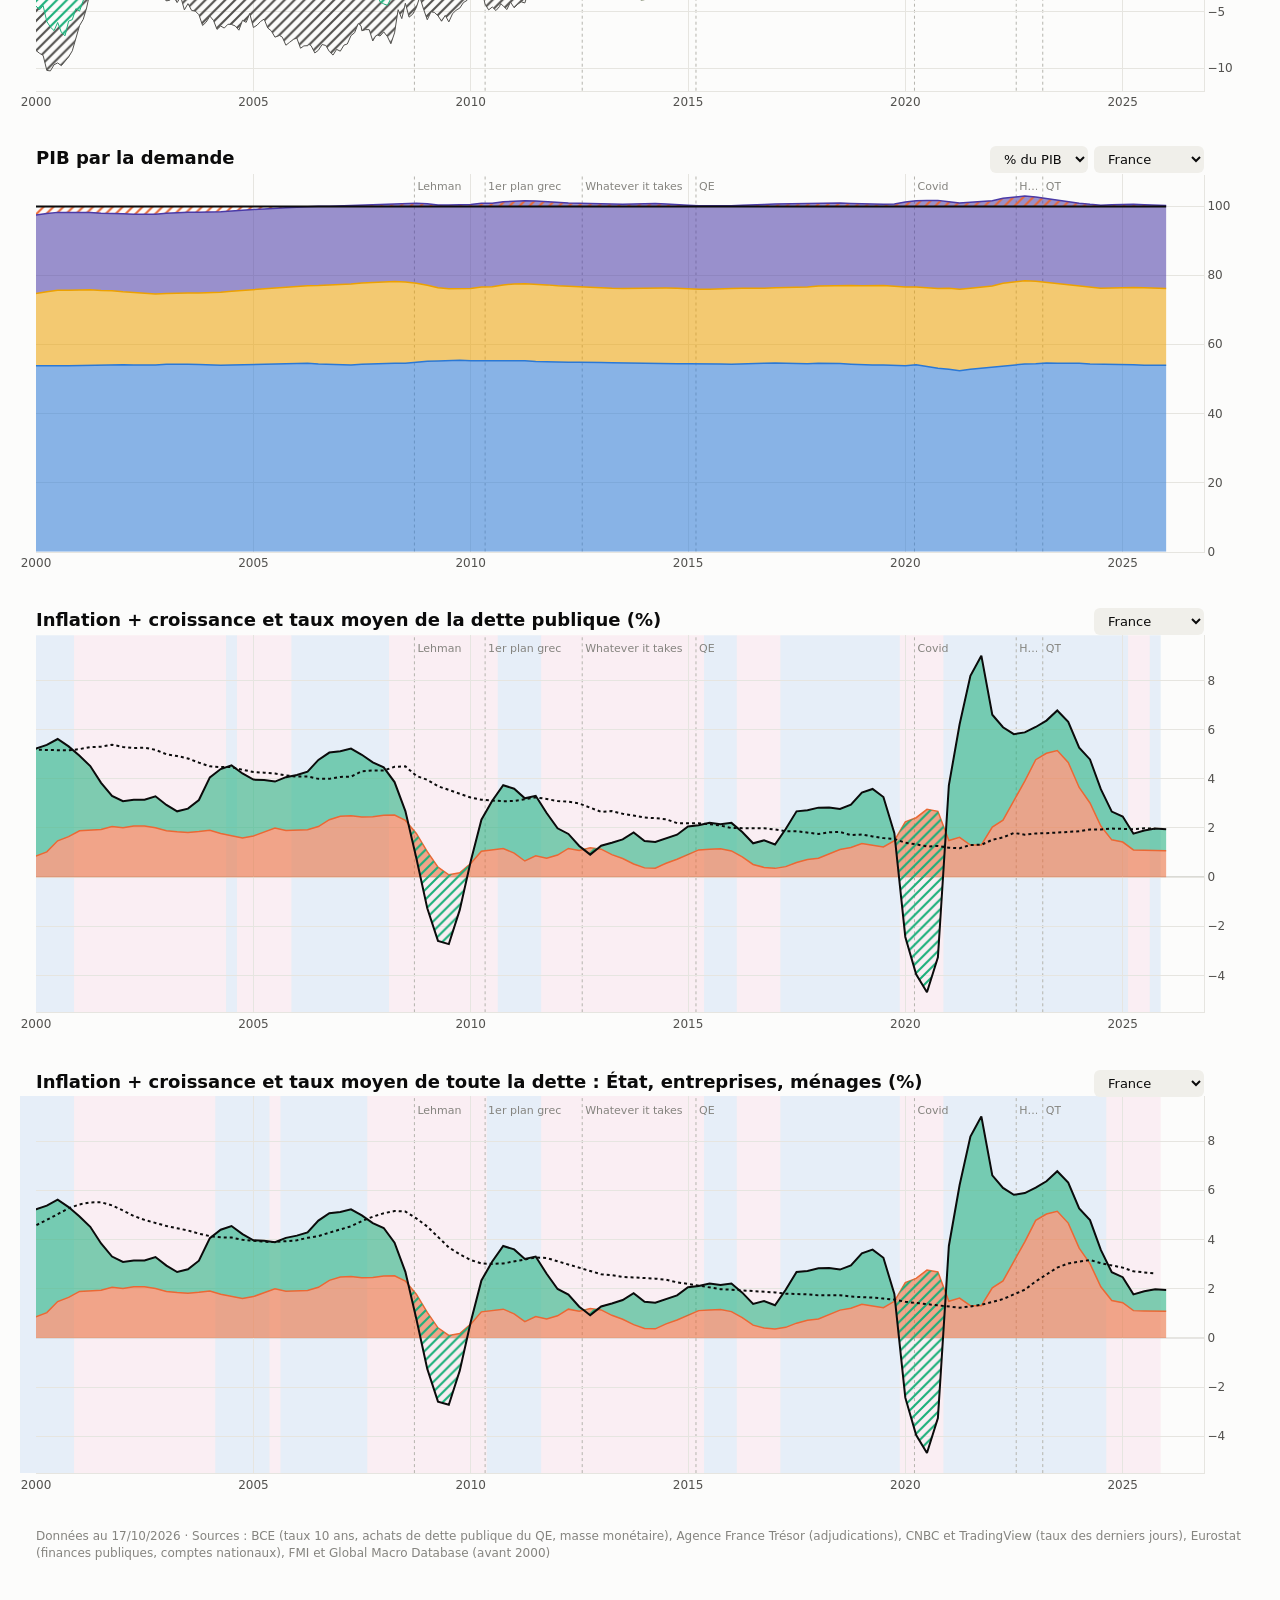
==== commit 478950bf: "Nouveau graphique : adjudications d'OAT, offres des investisseurs et montant emprunté par l'État (AF" ====
--- a/index.html
+++ b/index.html
@@ -28,7 +28,7 @@
   <div id="evtip" hidden></div>
   <div id="dropline" hidden></div>
 </div>
-<footer>Données au <span id="updated"></span> · Sources : BCE (taux 10 ans, achats de dette publique du QE, masse monétaire), CNBC et TradingView (taux des derniers jours),
+<footer>Données au <span id="updated"></span> · Sources : BCE (taux 10 ans, achats de dette publique du QE, masse monétaire), Agence France Trésor (adjudications), CNBC et TradingView (taux des derniers jours),
   Eurostat (finances publiques, comptes nationaux), FMI et Global Macro Database (avant 2000)</footer>
 <script src="assets/app.js"></script>
 </body>
--- a/assets/style.css
+++ b/assets/style.css
@@ -47,6 +47,7 @@
   padding: 16px 0 8px; border-bottom: 1px solid var(--grid); margin-bottom: 8px;
 }
 .controls { display: flex; align-items: center; gap: 8px; margin-bottom: 8px; }
+
 #legend { display: flex; flex-wrap: wrap; gap: 4px; }
 #legend button { background: transparent; display: inline-flex; align-items: center; gap: 6px; }
 #legend button.off { opacity: .35; }
@@ -59,6 +60,7 @@
 button:hover { opacity: .75; }
 #autoY[hidden] { display: inline-block; visibility: hidden; }
 #chart { width: 100%; }
+#chart, #chart * { touch-action: pan-y; }   /* un doigt : défilement vertical de la page ; le pincement est géré par app.js */
 #stage { position: relative; }
 footer { margin: 8px 0 24px; padding-left: 16px; font-size: 12px; color: var(--text-muted); }
 #hover { position: absolute; inset: 0; pointer-events: none; z-index: 4; }   /* au-dessus des libellés d'événements */
@@ -81,7 +83,7 @@
 /* titres des graphiques : bouton de repli discret au survol, glisser pour réordonner */
 #titles { position: absolute; inset: 0 0 auto 0; pointer-events: none; }
 .ptitle {
-  position: absolute; left: 16px; height: 44px; display: flex; align-items: flex-end; padding-bottom: 8px;
+  position: absolute; left: 16px; box-sizing: border-box; display: flex; align-items: flex-end; padding: 6px 0 8px;
   font-size: 18px; font-weight: 700; cursor: grab; pointer-events: auto; user-select: none;
 }
 .ptitle:active { cursor: grabbing; }
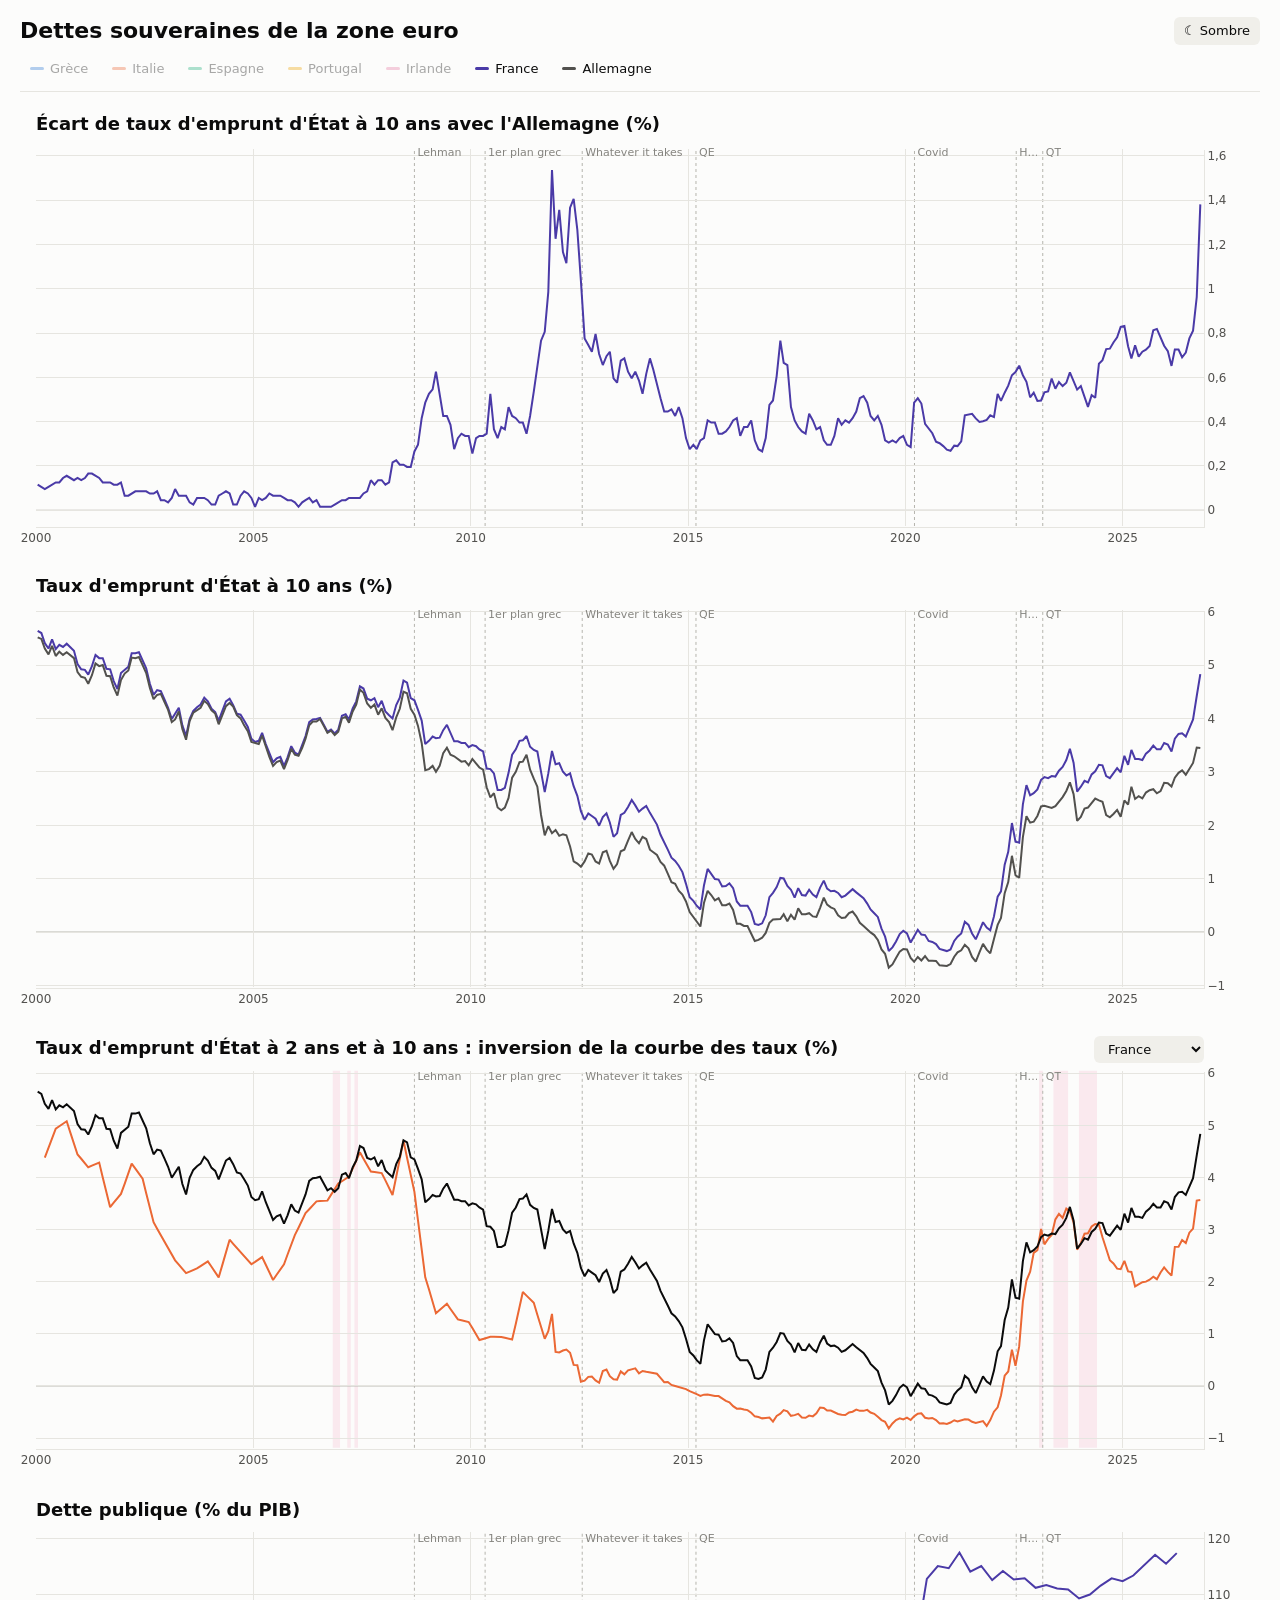
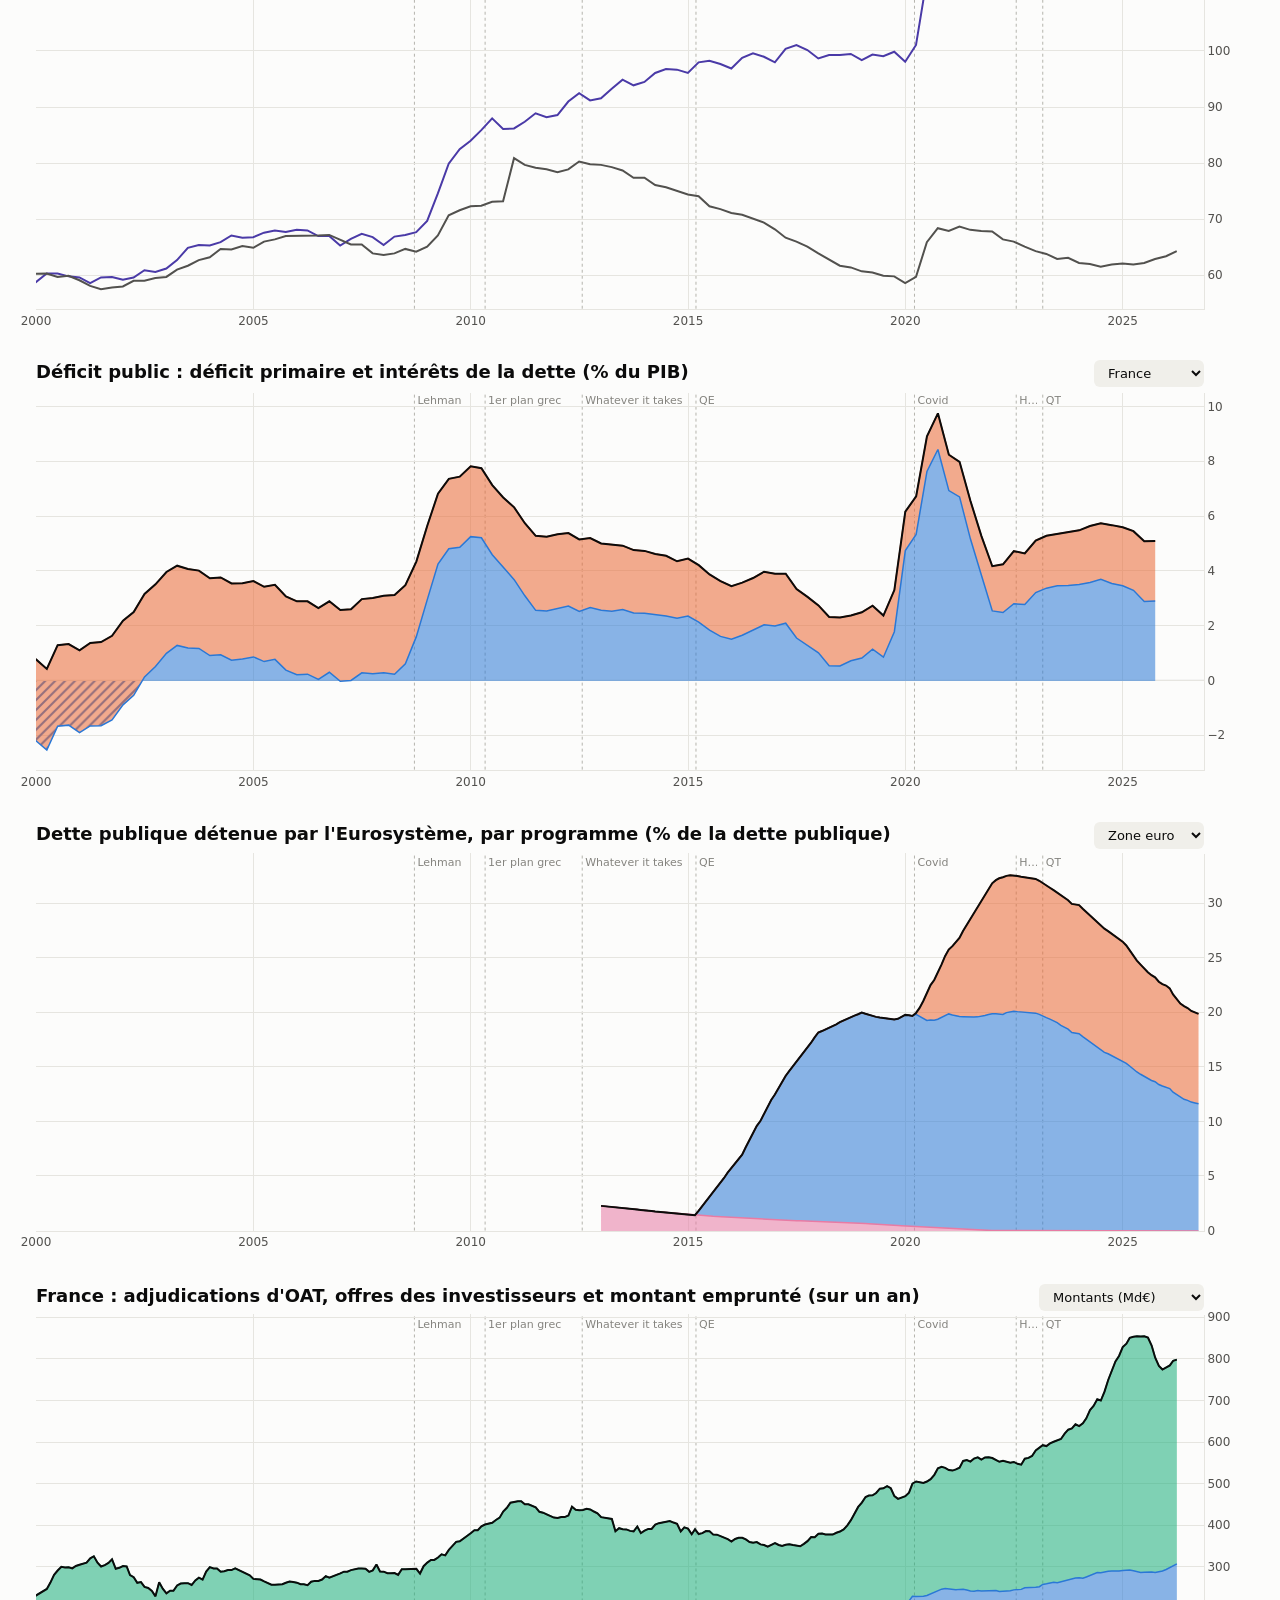
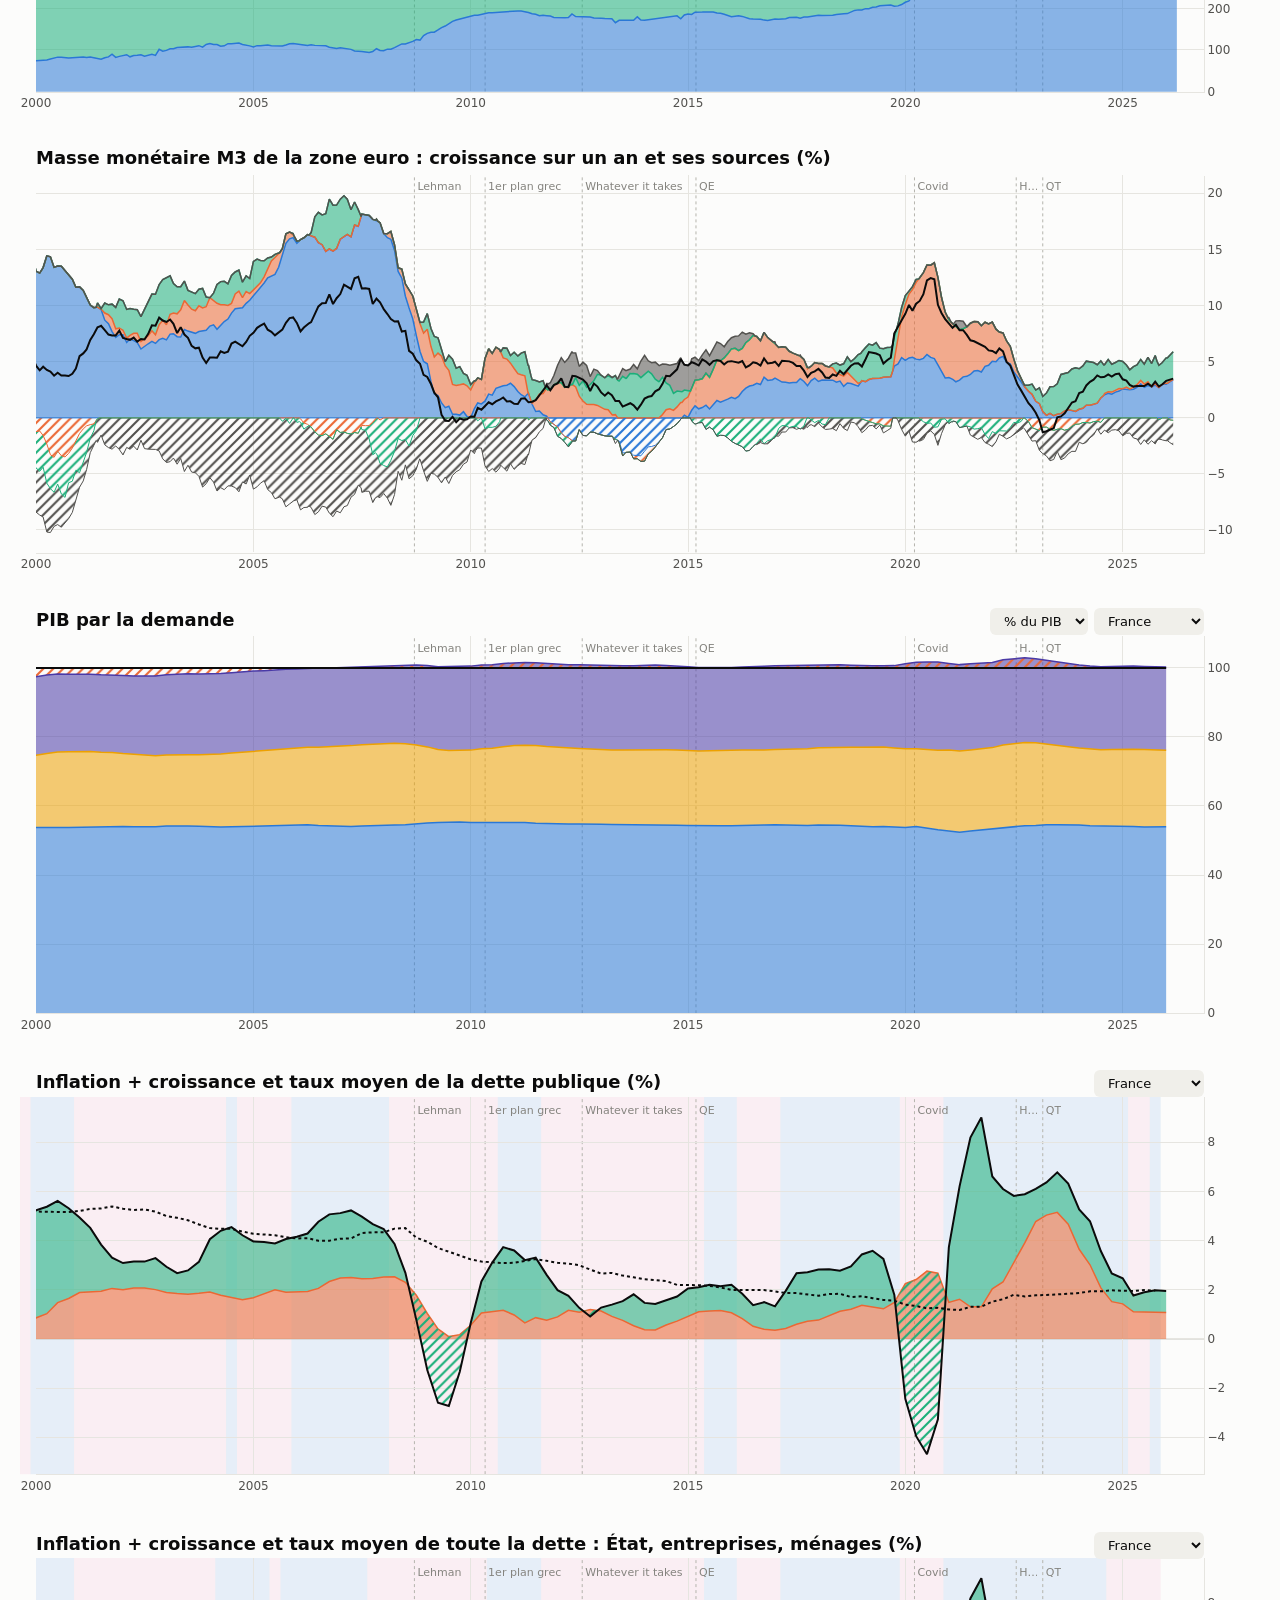
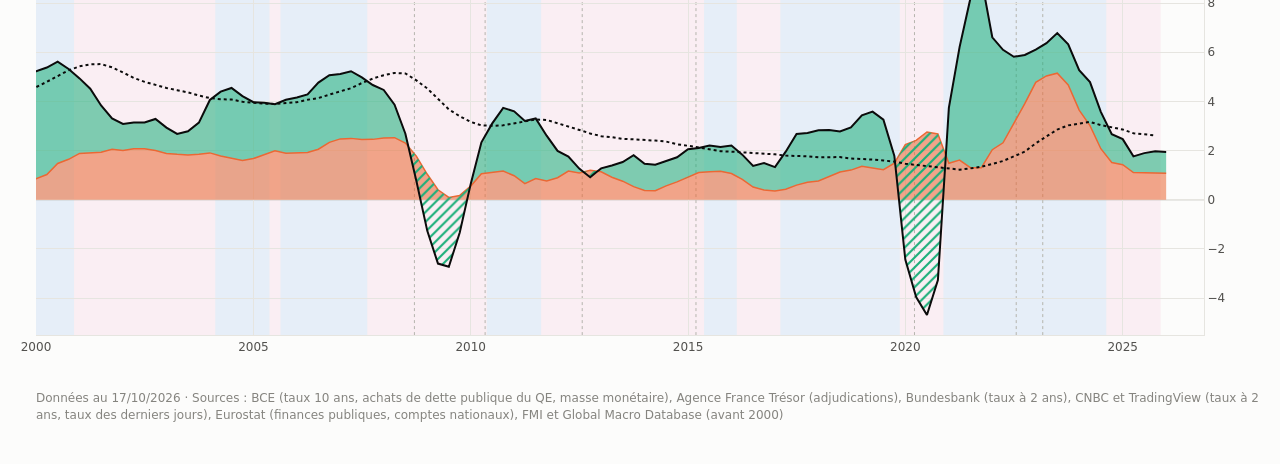
==== commit 0c133f40: "Nouveau graphique : taux d'État à 2 ans et à 10 ans par pays, avec les périodes de courbe des taux i" ====
--- a/index.html
+++ b/index.html
@@ -28,7 +28,7 @@
   <div id="evtip" hidden></div>
   <div id="dropline" hidden></div>
 </div>
-<footer>Données au <span id="updated"></span> · Sources : BCE (taux 10 ans, achats de dette publique du QE, masse monétaire), Agence France Trésor (adjudications), CNBC et TradingView (taux des derniers jours),
+<footer>Données au <span id="updated"></span> · Sources : BCE (taux 10 ans, achats de dette publique du QE, masse monétaire), Agence France Trésor (adjudications), Bundesbank (taux à 2 ans), CNBC et TradingView (taux à 2 ans, taux des derniers jours),
   Eurostat (finances publiques, comptes nationaux), FMI et Global Macro Database (avant 2000)</footer>
 <script src="assets/app.js"></script>
 </body>
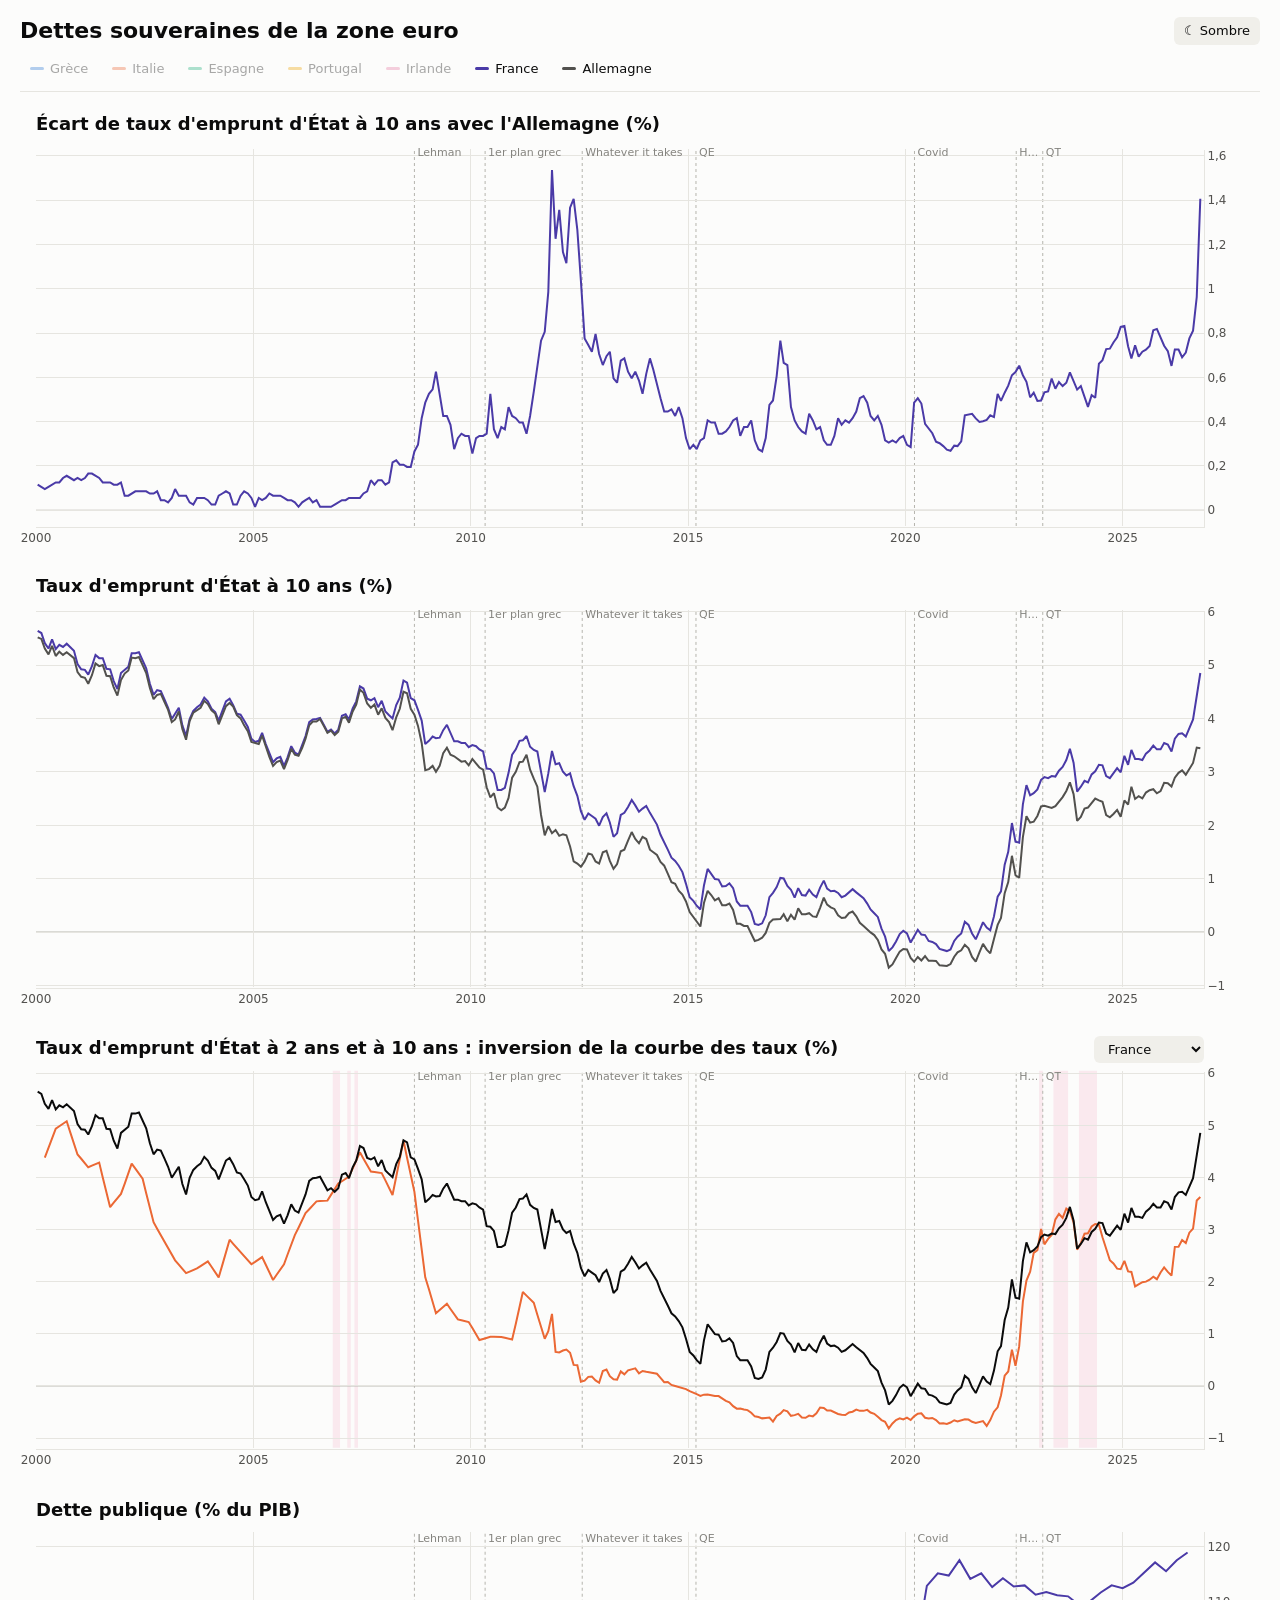
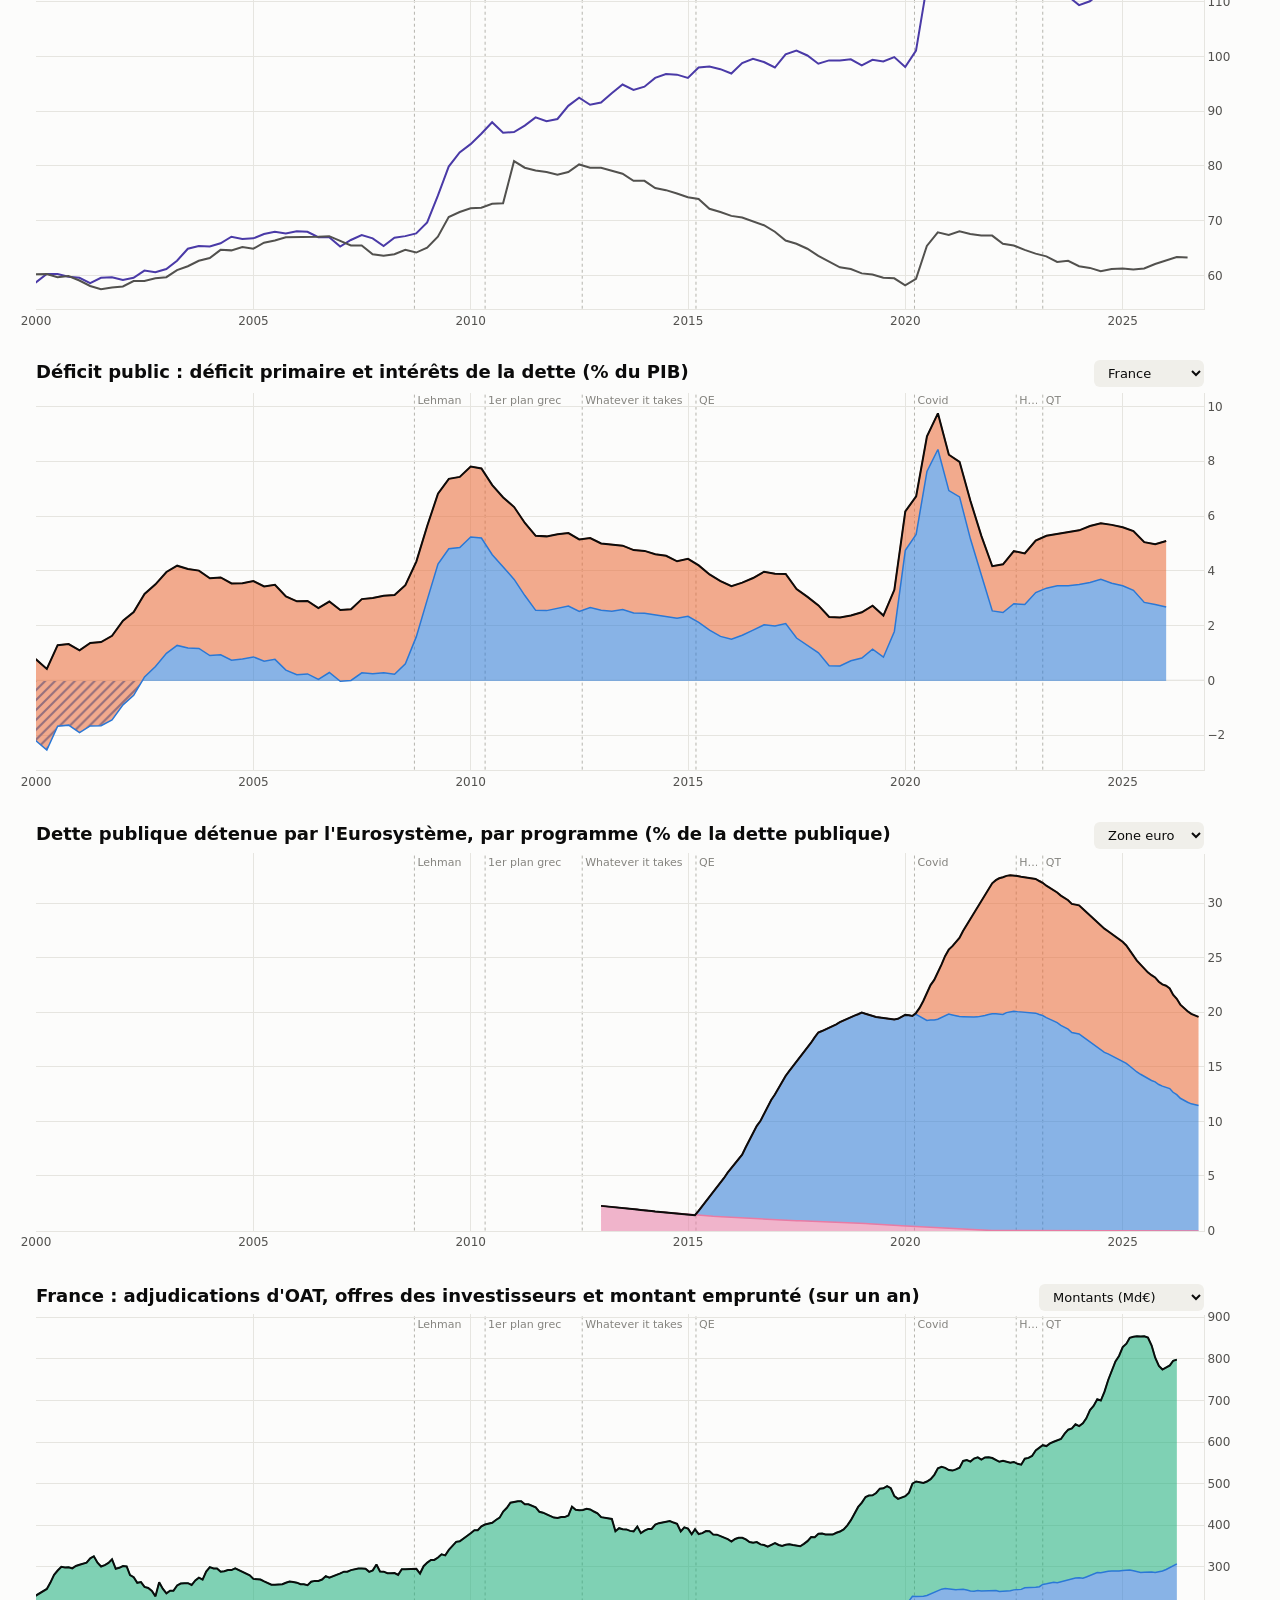
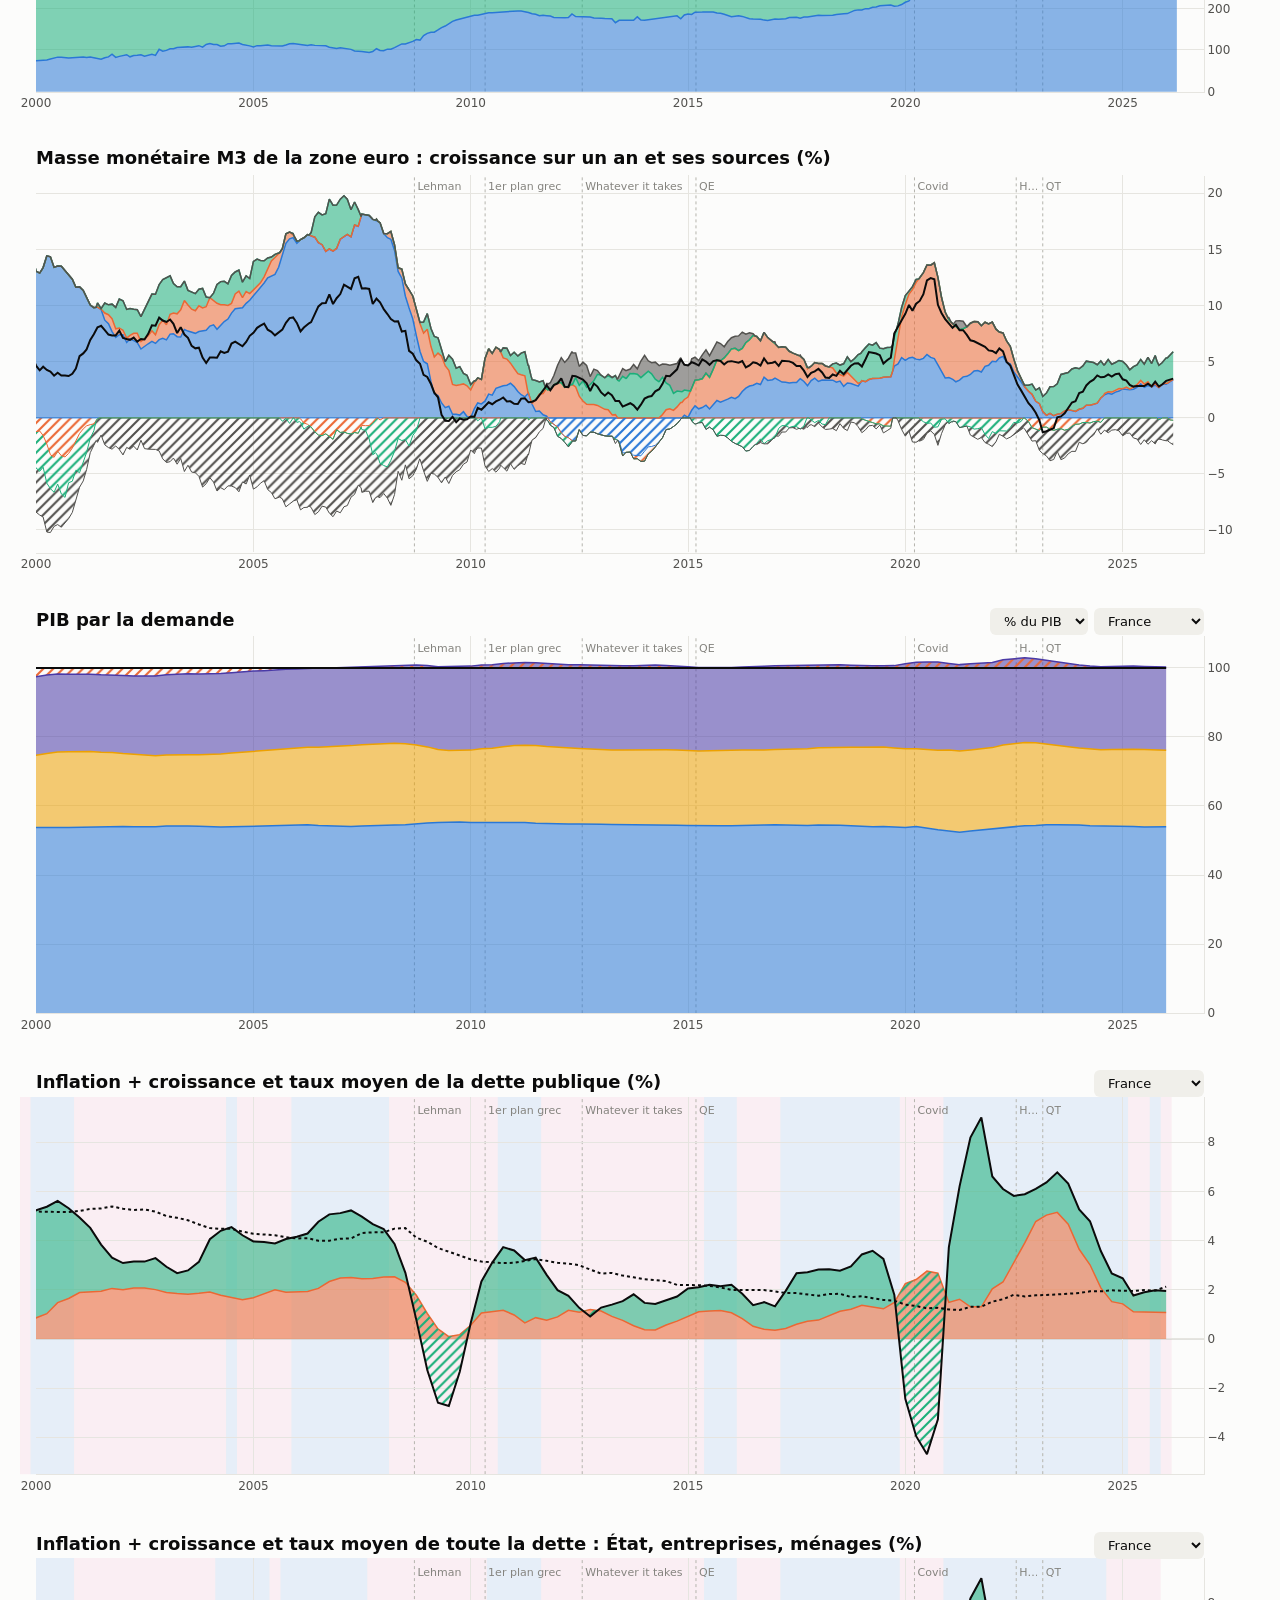
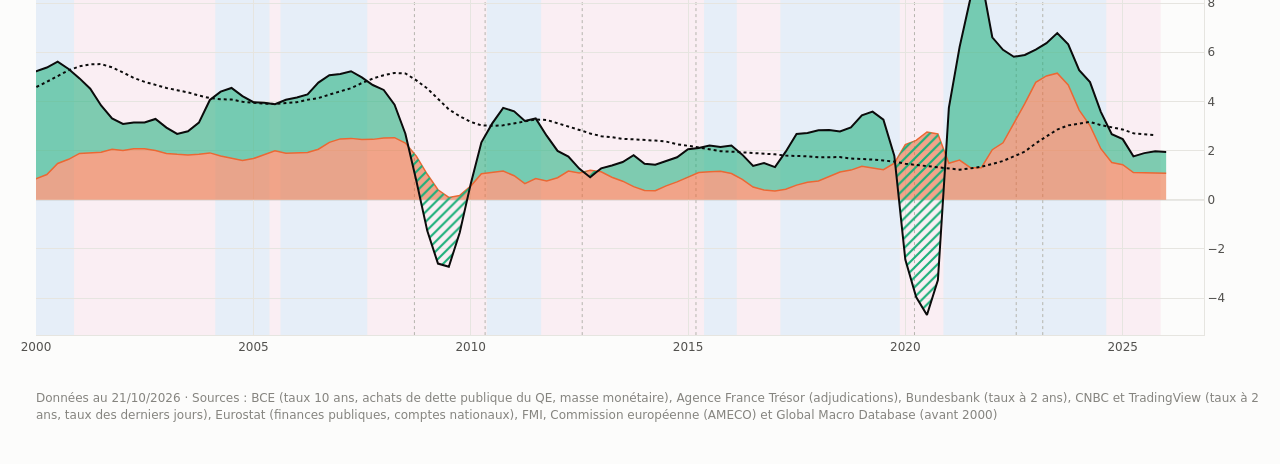
==== commit 60efe606: "Déficit de la France de 1960 à 1999 : solde public d'AMECO à la place de celui du FMI, faux avant 19" ====
--- a/index.html
+++ b/index.html
@@ -29,7 +29,7 @@
   <div id="dropline" hidden></div>
 </div>
 <footer>Données au <span id="updated"></span> · Sources : BCE (taux 10 ans, achats de dette publique du QE, masse monétaire), Agence France Trésor (adjudications), Bundesbank (taux à 2 ans), CNBC et TradingView (taux à 2 ans, taux des derniers jours),
-  Eurostat (finances publiques, comptes nationaux), FMI et Global Macro Database (avant 2000)</footer>
+  Eurostat (finances publiques, comptes nationaux), FMI, Commission européenne (AMECO) et Global Macro Database (avant 2000)</footer>
 <script src="assets/app.js"></script>
 </body>
 </html>
